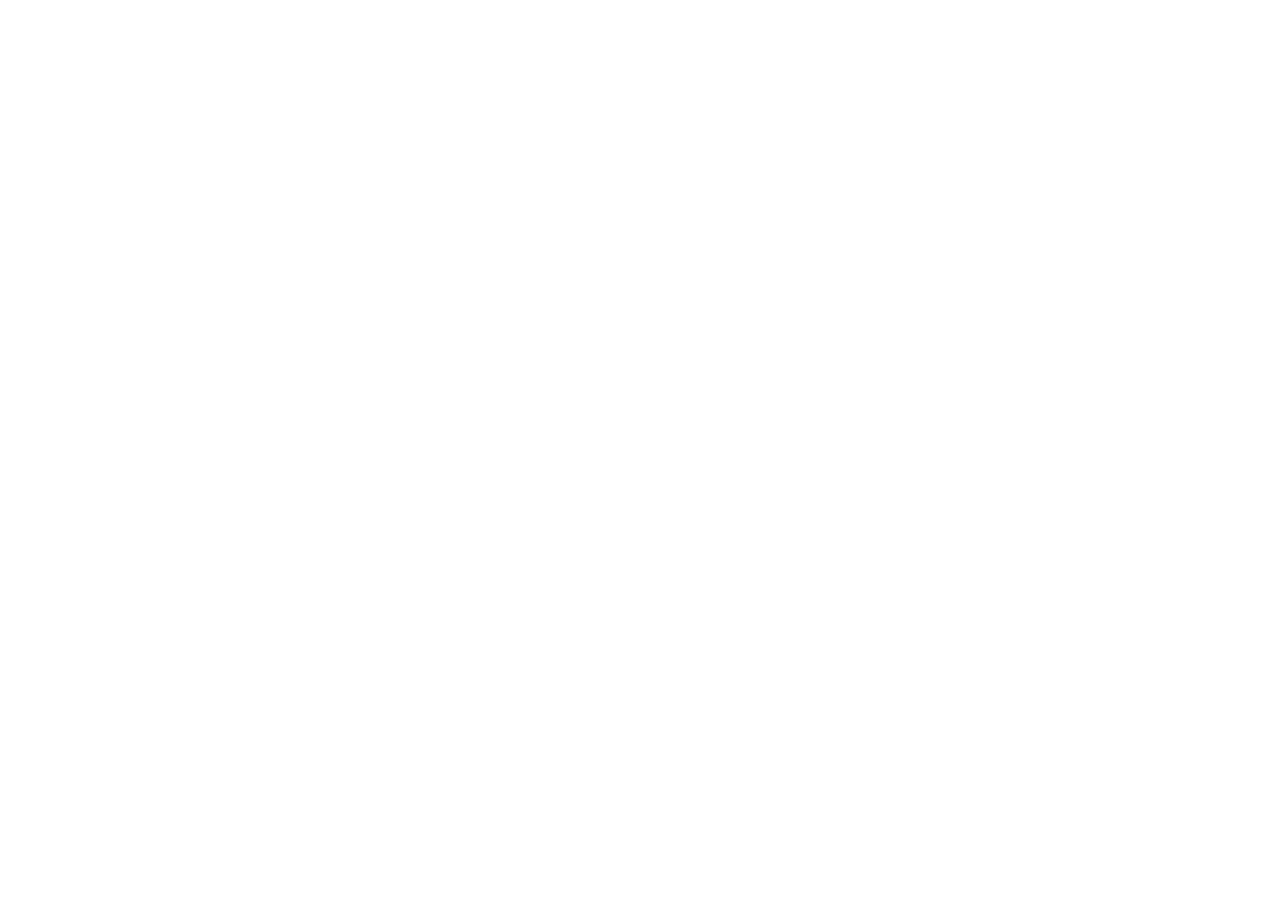
==== index.html @ b85e365f "提交信息" ====
<!DOCTYPE html>
<html lang="en">

<head>
    <meta charset="UTF-8">
    <meta http-equiv="X-UA-Compatible" content="IE=edge">
    <meta name="viewport" content="width=device-width, initial-scale=1.0">
    <title>Document</title>
</head>

<body>

</body>

</html>
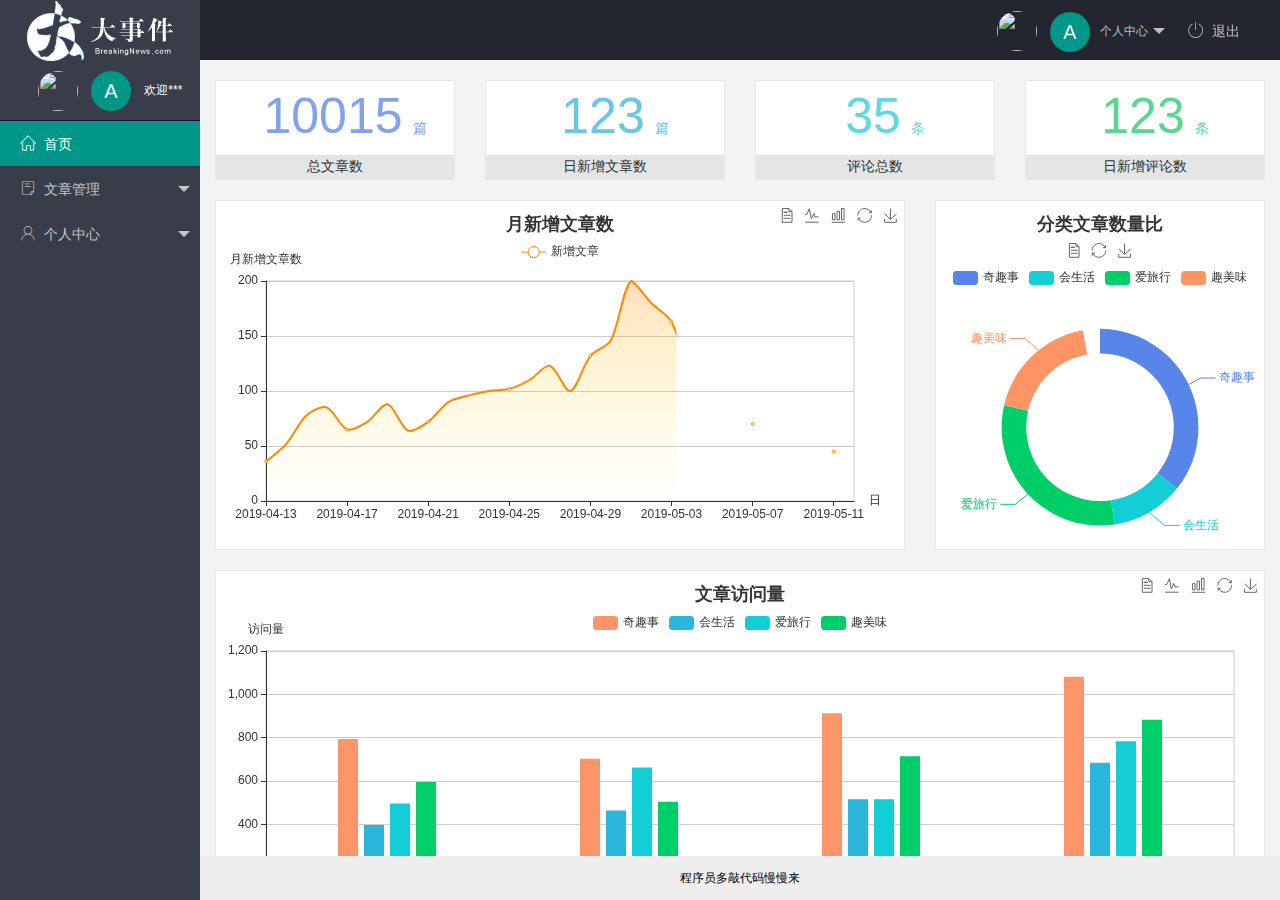
==== commit 6e75d636: "完成了提交" ====
--- a/index.html
+++ b/index.html
@@ -6,10 +6,132 @@
     <meta http-equiv="X-UA-Compatible" content="IE=edge">
     <meta name="viewport" content="width=device-width, initial-scale=1.0">
     <title>Document</title>
+    <link rel="stylesheet" href="assets/lib/layui/css/layui.css">
+    <!-- 导入底部字体样式表 -->
+    <link rel="stylesheet" href="assets/css/index.css">
+    <link rel="stylesheet" href="assets/fonts/iconfont.css">
 </head>
 
 <body>
 
-</body>
+    <body>
+        <div class="layui-layout layui-layout-admin">
+            <div class="layui-header">
+                <div class="layui-logo layui-hide-xs layui-bg-black">
+                    <img src="/assets/images/logo.png" alt="">
+                </div>
+                <!-- 头部区域（可配合layui 已有的水平导航） -->
+                <ul class="layui-nav layui-layout-left">
+                    <!-- 移动端显示 -->
+                    <li class="layui-nav-item layui-show-xs-inline-block layui-hide-sm" lay-header-event="menuLeft">
+                        <i class="layui-icon layui-icon-spread-left"></i>
+                    </li>
+                </ul>
+                <ul class="layui-nav layui-layout-right">
+                    <li class="layui-nav-item layui-hide layui-show-md-inline-block">
+                        <a href="javascript:;" class="userinfo">
+                            <img src="//tva1.sinaimg.cn/crop.0.0.118.118.180/5db11ff4gw1e77d3nqrv8j203b03cweg.jpg" class="layui-nav-img"> <span class="text-avatar">A
+                            </span>个人中心
+                        </a>
+                        <dl class="layui-nav-child">
+                            <dd><a href="">Your Profile</a></dd>
+                            <dd><a href="">Settings</a></dd>
+                            <dd><a href="">Sign out</a></dd>
+                        </dl>
+                    </li>
+                    <li class="layui-nav-item" lay-header-event="menuRight" lay-unselect>
+                        <a href="javascript:;" id="btnLogout">
+                            <!-- <i class="layui-icon layui-icon-more-vertical"></i> -->
+                            <span class="iconfont icon-tuichu"></span>退出
+                        </a>
+                    </li>
+                </ul>
+            </div>
+
+            <div class="layui-side layui-bg-black">
+                <div class="layui-side-scroll">
+                    <div class="userinfo">
+                        <img src="//tva1.sinaimg.cn/crop.0.0.118.118.180/5db11ff4gw1e77d3nqrv8j203b03cweg.jpg" class="layui-nav-img">
+                        <span class="text-avatar">A
+                        </span>
+                        <span id="welcome">
+                            欢迎***
+                        </span>
+                    </div>
+                    <!-- 左侧导航区域（可配合layui已有的垂直导航） -->
+                    <ul class="layui-nav layui-nav-tree" lay-shrink="all">
+                        <li class="layui-nav-item layui-this">
+                            <a href="/home/dashboard.html" target="fm"><span class="iconfont icon-home"></span>首页</a></li>
+                        <li class="layui-nav-item">
+                            <a class="" href="javascript:;" target=""><span class="iconfont icon-16"></span>文章管理</a>
+                            <dl class="layui-nav-child">
+                                <dd><a href="javascript:;"><i class="layui-icon layui-icon-app"></i>  文章类别</a></dd>
+                                <dd><a href="javascript:;"><i class="layui-icon layui-icon-app"></i>文章列表</a></dd>
+                                <dd><a href="javascript:;"><i class="layui-icon layui-icon-app"></i>发布文章</a></dd>
+
+                            </dl>
+                        </li>
+                        <li class="layui-nav-item">
+                            <a href="javascript:;"><span class="iconfont icon-user"></span>个人中心</a>
+                            <dl class="layui-nav-child">
+                                <dd><a href="javascript:;"><i class="layui-icon layui-icon-app"></i>基本资料</a></dd>
+                                <dd><a href="javascript:;"><i class="  layui-icon-app"></i>更换头像</a></dd>
+                                <dd><a href="javascript:;"><i class="layui-icon layui-icon-app"></i>重置密码</a></dd>
+
+                            </dl>
+                        </li>
+                    </ul>
+                </div>
+            </div>
+
+            <div class="layui-body">
+                <!-- 内容主体区域 -->
+                <iframe src="/home/dashboard.html" frameborder="0" name="fm"></iframe>
+            </div>
+
+            <div class="layui-footer">
+                <!-- 底部固定区域 -->
+                程序员多敲代码慢慢来
+            </div>
+        </div>
+        <script src="/assets/lib/layui/layui.js"></script>
+        <script src="/assets/lib/layui/layui.all.js"></script>
+        <!-- 导入jquery -->
+        <script src="/assets/lib/jquery.js"></script>
+        <script src="/assets/js/baseAPI.js"></script>
+        <!-- 导入自己的js -->
+        <script src="/assets/js/index.js"></script>
+        <script>
+            //JS 
+            layui.use(['element', 'layer', 'util'], function() {
+                var element = layui.element,
+                    layer = layui.layer,
+                    util = layui.util,
+                    $ = layui.$;
+
+                //头部事件
+                util.event('lay-header-event', {
+                    //左侧菜单事件
+                    menuLeft: function(othis) {
+                        layer.msg('展开左侧菜单的操作', {
+                            icon: 0
+                        });
+                    },
+                    menuRight: function() {
+                        layer.open({
+                            type: 1,
+                            content: '<div style="padding: 15px;">处理右侧面板的操作</div>',
+                            area: ['260px', '100%'],
+                            offset: 'rt' //右上角
+                                ,
+                            anim: 5,
+                            shadeClose: true
+                        });
+                    }
+                });
+
+            });
+        </script>
+    </body>
 
 </html>--- a/assets/lib/layui/css/layui.css
+++ b/assets/lib/layui/css/layui.css
@@ -0,0 +1,2 @@
+/** layui-v2.5.5 MIT License By https://www.layui.com */
+ .layui-inline,img{display:inline-block;vertical-align:middle}h1,h2,h3,h4,h5,h6{font-weight:400}.layui-edge,.layui-header,.layui-inline,.layui-main{position:relative}.layui-body,.layui-edge,.layui-elip{overflow:hidden}.layui-btn,.layui-edge,.layui-inline,img{vertical-align:middle}.layui-btn,.layui-disabled,.layui-icon,.layui-unselect{-moz-user-select:none;-webkit-user-select:none;-ms-user-select:none}.layui-elip,.layui-form-checkbox span,.layui-form-pane .layui-form-label{text-overflow:ellipsis;white-space:nowrap}.layui-breadcrumb,.layui-tree-btnGroup{visibility:hidden}blockquote,body,button,dd,div,dl,dt,form,h1,h2,h3,h4,h5,h6,input,li,ol,p,pre,td,textarea,th,ul{margin:0;padding:0;-webkit-tap-highlight-color:rgba(0,0,0,0)}a:active,a:hover{outline:0}img{border:none}li{list-style:none}table{border-collapse:collapse;border-spacing:0}h4,h5,h6{font-size:100%}button,input,optgroup,option,select,textarea{font-family:inherit;font-size:inherit;font-style:inherit;font-weight:inherit;outline:0}pre{white-space:pre-wrap;white-space:-moz-pre-wrap;white-space:-pre-wrap;white-space:-o-pre-wrap;word-wrap:break-word}body{line-height:24px;font:14px Helvetica Neue,Helvetica,PingFang SC,Tahoma,Arial,sans-serif}hr{height:1px;margin:10px 0;border:0;clear:both}a{color:#333;text-decoration:none}a:hover{color:#777}a cite{font-style:normal;*cursor:pointer}.layui-border-box,.layui-border-box *{box-sizing:border-box}.layui-box,.layui-box *{box-sizing:content-box}.layui-clear{clear:both;*zoom:1}.layui-clear:after{content:'\20';clear:both;*zoom:1;display:block;height:0}.layui-inline{*display:inline;*zoom:1}.layui-edge{display:inline-block;width:0;height:0;border-width:6px;border-style:dashed;border-color:transparent}.layui-edge-top{top:-4px;border-bottom-color:#999;border-bottom-style:solid}.layui-edge-right{border-left-color:#999;border-left-style:solid}.layui-edge-bottom{top:2px;border-top-color:#999;border-top-style:solid}.layui-edge-left{border-right-color:#999;border-right-style:solid}.layui-disabled,.layui-disabled:hover{color:#d2d2d2!important;cursor:not-allowed!important}.layui-circle{border-radius:100%}.layui-show{display:block!important}.layui-hide{display:none!important}@font-face{font-family:layui-icon;src:url(../font/iconfont.eot?v=250);src:url(../font/iconfont.eot?v=250#iefix) format('embedded-opentype'),url(../font/iconfont.woff2?v=250) format('woff2'),url(../font/iconfont.woff?v=250) format('woff'),url(../font/iconfont.ttf?v=250) format('truetype'),url(../font/iconfont.svg?v=250#layui-icon) format('svg')}.layui-icon{font-family:layui-icon!important;font-size:16px;font-style:normal;-webkit-font-smoothing:antialiased;-moz-osx-font-smoothing:grayscale}.layui-icon-reply-fill:before{content:"\e611"}.layui-icon-set-fill:before{content:"\e614"}.layui-icon-menu-fill:before{content:"\e60f"}.layui-icon-search:before{content:"\e615"}.layui-icon-share:before{content:"\e641"}.layui-icon-set-sm:before{content:"\e620"}.layui-icon-engine:before{content:"\e628"}.layui-icon-close:before{content:"\1006"}.layui-icon-close-fill:before{content:"\1007"}.layui-icon-chart-screen:before{content:"\e629"}.layui-icon-star:before{content:"\e600"}.layui-icon-circle-dot:before{content:"\e617"}.layui-icon-chat:before{content:"\e606"}.layui-icon-release:before{content:"\e609"}.layui-icon-list:before{content:"\e60a"}.layui-icon-chart:before{content:"\e62c"}.layui-icon-ok-circle:before{content:"\1005"}.layui-icon-layim-theme:before{content:"\e61b"}.layui-icon-table:before{content:"\e62d"}.layui-icon-right:before{content:"\e602"}.layui-icon-left:before{content:"\e603"}.layui-icon-cart-simple:before{content:"\e698"}.layui-icon-face-cry:before{content:"\e69c"}.layui-icon-face-smile:before{content:"\e6af"}.layui-icon-survey:before{content:"\e6b2"}.layui-icon-tree:before{content:"\e62e"}.layui-icon-upload-circle:before{content:"\e62f"}.layui-icon-add-circle:before{content:"\e61f"}.layui-icon-download-circle:before{content:"\e601"}.layui-icon-templeate-1:before{content:"\e630"}.layui-icon-util:before{content:"\e631"}.layui-icon-face-surprised:before{content:"\e664"}.layui-icon-edit:before{content:"\e642"}.layui-icon-speaker:before{content:"\e645"}.layui-icon-down:before{content:"\e61a"}.layui-icon-file:before{content:"\e621"}.layui-icon-layouts:before{content:"\e632"}.layui-icon-rate-half:before{content:"\e6c9"}.layui-icon-add-circle-fine:before{content:"\e608"}.layui-icon-prev-circle:before{content:"\e633"}.layui-icon-read:before{content:"\e705"}.layui-icon-404:before{content:"\e61c"}.layui-icon-carousel:before{content:"\e634"}.layui-icon-help:before{content:"\e607"}.layui-icon-code-circle:before{content:"\e635"}.layui-icon-water:before{content:"\e636"}.layui-icon-username:before{content:"\e66f"}.layui-icon-find-fill:before{content:"\e670"}.layui-icon-about:before{content:"\e60b"}.layui-icon-location:before{content:"\e715"}.layui-icon-up:before{content:"\e619"}.layui-icon-pause:before{content:"\e651"}.layui-icon-date:before{content:"\e637"}.layui-icon-layim-uploadfile:before{content:"\e61d"}.layui-icon-delete:before{content:"\e640"}.layui-icon-play:before{content:"\e652"}.layui-icon-top:before{content:"\e604"}.layui-icon-friends:before{content:"\e612"}.layui-icon-refresh-3:before{content:"\e9aa"}.layui-icon-ok:before{content:"\e605"}.layui-icon-layer:before{content:"\e638"}.layui-icon-face-smile-fine:before{content:"\e60c"}.layui-icon-dollar:before{content:"\e659"}.layui-icon-group:before{content:"\e613"}.layui-icon-layim-download:before{content:"\e61e"}.layui-icon-picture-fine:before{content:"\e60d"}.layui-icon-link:before{content:"\e64c"}.layui-icon-diamond:before{content:"\e735"}.layui-icon-log:before{content:"\e60e"}.layui-icon-rate-solid:before{content:"\e67a"}.layui-icon-fonts-del:before{content:"\e64f"}.layui-icon-unlink:before{content:"\e64d"}.layui-icon-fonts-clear:before{content:"\e639"}.layui-icon-triangle-r:before{content:"\e623"}.layui-icon-circle:before{content:"\e63f"}.layui-icon-radio:before{content:"\e643"}.layui-icon-align-center:before{content:"\e647"}.layui-icon-align-right:before{content:"\e648"}.layui-icon-align-left:before{content:"\e649"}.layui-icon-loading-1:before{content:"\e63e"}.layui-icon-return:before{content:"\e65c"}.layui-icon-fonts-strong:before{content:"\e62b"}.layui-icon-upload:before{content:"\e67c"}.layui-icon-dialogue:before{content:"\e63a"}.layui-icon-video:before{content:"\e6ed"}.layui-icon-headset:before{content:"\e6fc"}.layui-icon-cellphone-fine:before{content:"\e63b"}.layui-icon-add-1:before{content:"\e654"}.layui-icon-face-smile-b:before{content:"\e650"}.layui-icon-fonts-html:before{content:"\e64b"}.layui-icon-form:before{content:"\e63c"}.layui-icon-cart:before{content:"\e657"}.layui-icon-camera-fill:before{content:"\e65d"}.layui-icon-tabs:before{content:"\e62a"}.layui-icon-fonts-code:before{content:"\e64e"}.layui-icon-fire:before{content:"\e756"}.layui-icon-set:before{content:"\e716"}.layui-icon-fonts-u:before{content:"\e646"}.layui-icon-triangle-d:before{content:"\e625"}.layui-icon-tips:before{content:"\e702"}.layui-icon-picture:before{content:"\e64a"}.layui-icon-more-vertical:before{content:"\e671"}.layui-icon-flag:before{content:"\e66c"}.layui-icon-loading:before{content:"\e63d"}.layui-icon-fonts-i:before{content:"\e644"}.layui-icon-refresh-1:before{content:"\e666"}.layui-icon-rmb:before{content:"\e65e"}.layui-icon-home:before{content:"\e68e"}.layui-icon-user:before{content:"\e770"}.layui-icon-notice:before{content:"\e667"}.layui-icon-login-weibo:before{content:"\e675"}.layui-icon-voice:before{content:"\e688"}.layui-icon-upload-drag:before{content:"\e681"}.layui-icon-login-qq:before{content:"\e676"}.layui-icon-snowflake:before{content:"\e6b1"}.layui-icon-file-b:before{content:"\e655"}.layui-icon-template:before{content:"\e663"}.layui-icon-auz:before{content:"\e672"}.layui-icon-console:before{content:"\e665"}.layui-icon-app:before{content:"\e653"}.layui-icon-prev:before{content:"\e65a"}.layui-icon-website:before{content:"\e7ae"}.layui-icon-next:before{content:"\e65b"}.layui-icon-component:before{content:"\e857"}.layui-icon-more:before{content:"\e65f"}.layui-icon-login-wechat:before{content:"\e677"}.layui-icon-shrink-right:before{content:"\e668"}.layui-icon-spread-left:before{content:"\e66b"}.layui-icon-camera:before{content:"\e660"}.layui-icon-note:before{content:"\e66e"}.layui-icon-refresh:before{content:"\e669"}.layui-icon-female:before{content:"\e661"}.layui-icon-male:before{content:"\e662"}.layui-icon-password:before{content:"\e673"}.layui-icon-senior:before{content:"\e674"}.layui-icon-theme:before{content:"\e66a"}.layui-icon-tread:before{content:"\e6c5"}.layui-icon-praise:before{content:"\e6c6"}.layui-icon-star-fill:before{content:"\e658"}.layui-icon-rate:before{content:"\e67b"}.layui-icon-template-1:before{content:"\e656"}.layui-icon-vercode:before{content:"\e679"}.layui-icon-cellphone:before{content:"\e678"}.layui-icon-screen-full:before{content:"\e622"}.layui-icon-screen-restore:before{content:"\e758"}.layui-icon-cols:before{content:"\e610"}.layui-icon-export:before{content:"\e67d"}.layui-icon-print:before{content:"\e66d"}.layui-icon-slider:before{content:"\e714"}.layui-icon-addition:before{content:"\e624"}.layui-icon-subtraction:before{content:"\e67e"}.layui-icon-service:before{content:"\e626"}.layui-icon-transfer:before{content:"\e691"}.layui-main{width:1140px;margin:0 auto}.layui-header{z-index:1000;height:60px}.layui-header a:hover{transition:all .5s;-webkit-transition:all .5s}.layui-side{position:fixed;left:0;top:0;bottom:0;z-index:999;width:200px;overflow-x:hidden}.layui-side-scroll{position:relative;width:220px;height:100%;overflow-x:hidden}.layui-body{position:absolute;left:200px;right:0;top:0;bottom:0;z-index:998;width:auto;overflow-y:auto;box-sizing:border-box}.layui-layout-body{overflow:hidden}.layui-layout-admin .layui-header{background-color:#23262E}.layui-layout-admin .layui-side{top:60px;width:200px;overflow-x:hidden}.layui-layout-admin .layui-body{position:fixed;top:60px;bottom:44px}.layui-layout-admin .layui-main{width:auto;margin:0 15px}.layui-layout-admin .layui-footer{position:fixed;left:200px;right:0;bottom:0;height:44px;line-height:44px;padding:0 15px;background-color:#eee}.layui-layout-admin .layui-logo{position:absolute;left:0;top:0;width:200px;height:100%;line-height:60px;text-align:center;color:#009688;font-size:16px}.layui-layout-admin .layui-header .layui-nav{background:0 0}.layui-layout-left{position:absolute!important;left:200px;top:0}.layui-layout-right{position:absolute!important;right:0;top:0}.layui-container{position:relative;margin:0 auto;padding:0 15px;box-sizing:border-box}.layui-fluid{position:relative;margin:0 auto;padding:0 15px}.layui-row:after,.layui-row:before{content:'';display:block;clear:both}.layui-col-lg1,.layui-col-lg10,.layui-col-lg11,.layui-col-lg12,.layui-col-lg2,.layui-col-lg3,.layui-col-lg4,.layui-col-lg5,.layui-col-lg6,.layui-col-lg7,.layui-col-lg8,.layui-col-lg9,.layui-col-md1,.layui-col-md10,.layui-col-md11,.layui-col-md12,.layui-col-md2,.layui-col-md3,.layui-col-md4,.layui-col-md5,.layui-col-md6,.layui-col-md7,.layui-col-md8,.layui-col-md9,.layui-col-sm1,.layui-col-sm10,.layui-col-sm11,.layui-col-sm12,.layui-col-sm2,.layui-col-sm3,.layui-col-sm4,.layui-col-sm5,.layui-col-sm6,.layui-col-sm7,.layui-col-sm8,.layui-col-sm9,.layui-col-xs1,.layui-col-xs10,.layui-col-xs11,.layui-col-xs12,.layui-col-xs2,.layui-col-xs3,.layui-col-xs4,.layui-col-xs5,.layui-col-xs6,.layui-col-xs7,.layui-col-xs8,.layui-col-xs9{position:relative;display:block;box-sizing:border-box}.layui-col-xs1,.layui-col-xs10,.layui-col-xs11,.layui-col-xs12,.layui-col-xs2,.layui-col-xs3,.layui-col-xs4,.layui-col-xs5,.layui-col-xs6,.layui-col-xs7,.layui-col-xs8,.layui-col-xs9{float:left}.layui-col-xs1{width:8.33333333%}.layui-col-xs2{width:16.66666667%}.layui-col-xs3{width:25%}.layui-col-xs4{width:33.33333333%}.layui-col-xs5{width:41.66666667%}.layui-col-xs6{width:50%}.layui-col-xs7{width:58.33333333%}.layui-col-xs8{width:66.66666667%}.layui-col-xs9{width:75%}.layui-col-xs10{width:83.33333333%}.layui-col-xs11{width:91.66666667%}.layui-col-xs12{width:100%}.layui-col-xs-offset1{margin-left:8.33333333%}.layui-col-xs-offset2{margin-left:16.66666667%}.layui-col-xs-offset3{margin-left:25%}.layui-col-xs-offset4{margin-left:33.33333333%}.layui-col-xs-offset5{margin-left:41.66666667%}.layui-col-xs-offset6{margin-left:50%}.layui-col-xs-offset7{margin-left:58.33333333%}.layui-col-xs-offset8{margin-left:66.66666667%}.layui-col-xs-offset9{margin-left:75%}.layui-col-xs-offset10{margin-left:83.33333333%}.layui-col-xs-offset11{margin-left:91.66666667%}.layui-col-xs-offset12{margin-left:100%}@media screen and (max-width:768px){.layui-hide-xs{display:none!important}.layui-show-xs-block{display:block!important}.layui-show-xs-inline{display:inline!important}.layui-show-xs-inline-block{display:inline-block!important}}@media screen and (min-width:768px){.layui-container{width:750px}.layui-hide-sm{display:none!important}.layui-show-sm-block{display:block!important}.layui-show-sm-inline{display:inline!important}.layui-show-sm-inline-block{display:inline-block!important}.layui-col-sm1,.layui-col-sm10,.layui-col-sm11,.layui-col-sm12,.layui-col-sm2,.layui-col-sm3,.layui-col-sm4,.layui-col-sm5,.layui-col-sm6,.layui-col-sm7,.layui-col-sm8,.layui-col-sm9{float:left}.layui-col-sm1{width:8.33333333%}.layui-col-sm2{width:16.66666667%}.layui-col-sm3{width:25%}.layui-col-sm4{width:33.33333333%}.layui-col-sm5{width:41.66666667%}.layui-col-sm6{width:50%}.layui-col-sm7{width:58.33333333%}.layui-col-sm8{width:66.66666667%}.layui-col-sm9{width:75%}.layui-col-sm10{width:83.33333333%}.layui-col-sm11{width:91.66666667%}.layui-col-sm12{width:100%}.layui-col-sm-offset1{margin-left:8.33333333%}.layui-col-sm-offset2{margin-left:16.66666667%}.layui-col-sm-offset3{margin-left:25%}.layui-col-sm-offset4{margin-left:33.33333333%}.layui-col-sm-offset5{margin-left:41.66666667%}.layui-col-sm-offset6{margin-left:50%}.layui-col-sm-offset7{margin-left:58.33333333%}.layui-col-sm-offset8{margin-left:66.66666667%}.layui-col-sm-offset9{margin-left:75%}.layui-col-sm-offset10{margin-left:83.33333333%}.layui-col-sm-offset11{margin-left:91.66666667%}.layui-col-sm-offset12{margin-left:100%}}@media screen and (min-width:992px){.layui-container{width:970px}.layui-hide-md{display:none!important}.layui-show-md-block{display:block!important}.layui-show-md-inline{display:inline!important}.layui-show-md-inline-block{display:inline-block!important}.layui-col-md1,.layui-col-md10,.layui-col-md11,.layui-col-md12,.layui-col-md2,.layui-col-md3,.layui-col-md4,.layui-col-md5,.layui-col-md6,.layui-col-md7,.layui-col-md8,.layui-col-md9{float:left}.layui-col-md1{width:8.33333333%}.layui-col-md2{width:16.66666667%}.layui-col-md3{width:25%}.layui-col-md4{width:33.33333333%}.layui-col-md5{width:41.66666667%}.layui-col-md6{width:50%}.layui-col-md7{width:58.33333333%}.layui-col-md8{width:66.66666667%}.layui-col-md9{width:75%}.layui-col-md10{width:83.33333333%}.layui-col-md11{width:91.66666667%}.layui-col-md12{width:100%}.layui-col-md-offset1{margin-left:8.33333333%}.layui-col-md-offset2{margin-left:16.66666667%}.layui-col-md-offset3{margin-left:25%}.layui-col-md-offset4{margin-left:33.33333333%}.layui-col-md-offset5{margin-left:41.66666667%}.layui-col-md-offset6{margin-left:50%}.layui-col-md-offset7{margin-left:58.33333333%}.layui-col-md-offset8{margin-left:66.66666667%}.layui-col-md-offset9{margin-left:75%}.layui-col-md-offset10{margin-left:83.33333333%}.layui-col-md-offset11{margin-left:91.66666667%}.layui-col-md-offset12{margin-left:100%}}@media screen and (min-width:1200px){.layui-container{width:1170px}.layui-hide-lg{display:none!important}.layui-show-lg-block{display:block!important}.layui-show-lg-inline{display:inline!important}.layui-show-lg-inline-block{display:inline-block!important}.layui-col-lg1,.layui-col-lg10,.layui-col-lg11,.layui-col-lg12,.layui-col-lg2,.layui-col-lg3,.layui-col-lg4,.layui-col-lg5,.layui-col-lg6,.layui-col-lg7,.layui-col-lg8,.layui-col-lg9{float:left}.layui-col-lg1{width:8.33333333%}.layui-col-lg2{width:16.66666667%}.layui-col-lg3{width:25%}.layui-col-lg4{width:33.33333333%}.layui-col-lg5{width:41.66666667%}.layui-col-lg6{width:50%}.layui-col-lg7{width:58.33333333%}.layui-col-lg8{width:66.66666667%}.layui-col-lg9{width:75%}.layui-col-lg10{width:83.33333333%}.layui-col-lg11{width:91.66666667%}.layui-col-lg12{width:100%}.layui-col-lg-offset1{margin-left:8.33333333%}.layui-col-lg-offset2{margin-left:16.66666667%}.layui-col-lg-offset3{margin-left:25%}.layui-col-lg-offset4{margin-left:33.33333333%}.layui-col-lg-offset5{margin-left:41.66666667%}.layui-col-lg-offset6{margin-left:50%}.layui-col-lg-offset7{margin-left:58.33333333%}.layui-col-lg-offset8{margin-left:66.66666667%}.layui-col-lg-offset9{margin-left:75%}.layui-col-lg-offset10{margin-left:83.33333333%}.layui-col-lg-offset11{margin-left:91.66666667%}.layui-col-lg-offset12{margin-left:100%}}.layui-col-space1{margin:-.5px}.layui-col-space1>*{padding:.5px}.layui-col-space3{margin:-1.5px}.layui-col-space3>*{padding:1.5px}.layui-col-space5{margin:-2.5px}.layui-col-space5>*{padding:2.5px}.layui-col-space8{margin:-3.5px}.layui-col-space8>*{padding:3.5px}.layui-col-space10{margin:-5px}.layui-col-space10>*{padding:5px}.layui-col-space12{margin:-6px}.layui-col-space12>*{padding:6px}.layui-col-space15{margin:-7.5px}.layui-col-space15>*{padding:7.5px}.layui-col-space18{margin:-9px}.layui-col-space18>*{padding:9px}.layui-col-space20{margin:-10px}.layui-col-space20>*{padding:10px}.layui-col-space22{margin:-11px}.layui-col-space22>*{padding:11px}.layui-col-space25{margin:-12.5px}.layui-col-space25>*{padding:12.5px}.layui-col-space30{margin:-15px}.layui-col-space30>*{padding:15px}.layui-btn,.layui-input,.layui-select,.layui-textarea,.layui-upload-button{outline:0;-webkit-appearance:none;transition:all .3s;-webkit-transition:all .3s;box-sizing:border-box}.layui-elem-quote{margin-bottom:10px;padding:15px;line-height:22px;border-left:5px solid #009688;border-radius:0 2px 2px 0;background-color:#f2f2f2}.layui-quote-nm{border-style:solid;border-width:1px 1px 1px 5px;background:0 0}.layui-elem-field{margin-bottom:10px;padding:0;border-width:1px;border-style:solid}.layui-elem-field legend{margin-left:20px;padding:0 10px;font-size:20px;font-weight:300}.layui-field-title{margin:10px 0 20px;border-width:1px 0 0}.layui-field-box{padding:10px 15px}.layui-field-title .layui-field-box{padding:10px 0}.layui-progress{position:relative;height:6px;border-radius:20px;background-color:#e2e2e2}.layui-progress-bar{position:absolute;left:0;top:0;width:0;max-width:100%;height:6px;border-radius:20px;text-align:right;background-color:#5FB878;transition:all .3s;-webkit-transition:all .3s}.layui-progress-big,.layui-progress-big .layui-progress-bar{height:18px;line-height:18px}.layui-progress-text{position:relative;top:-20px;line-height:18px;font-size:12px;color:#666}.layui-progress-big .layui-progress-text{position:static;padding:0 10px;color:#fff}.layui-collapse{border-width:1px;border-style:solid;border-radius:2px}.layui-colla-content,.layui-colla-item{border-top-width:1px;border-top-style:solid}.layui-colla-item:first-child{border-top:none}.layui-colla-title{position:relative;height:42px;line-height:42px;padding:0 15px 0 35px;color:#333;background-color:#f2f2f2;cursor:pointer;font-size:14px;overflow:hidden}.layui-colla-content{display:none;padding:10px 15px;line-height:22px;color:#666}.layui-colla-icon{position:absolute;left:15px;top:0;font-size:14px}.layui-card{margin-bottom:15px;border-radius:2px;background-color:#fff;box-shadow:0 1px 2px 0 rgba(0,0,0,.05)}.layui-card:last-child{margin-bottom:0}.layui-card-header{position:relative;height:42px;line-height:42px;padding:0 15px;border-bottom:1px solid #f6f6f6;color:#333;border-radius:2px 2px 0 0;font-size:14px}.layui-bg-black,.layui-bg-blue,.layui-bg-cyan,.layui-bg-green,.layui-bg-orange,.layui-bg-red{color:#fff!important}.layui-card-body{position:relative;padding:10px 15px;line-height:24px}.layui-card-body[pad15]{padding:15px}.layui-card-body[pad20]{padding:20px}.layui-card-body .layui-table{margin:5px 0}.layui-card .layui-tab{margin:0}.layui-panel-window{position:relative;padding:15px;border-radius:0;border-top:5px solid #E6E6E6;background-color:#fff}.layui-auxiliar-moving{position:fixed;left:0;right:0;top:0;bottom:0;width:100%;height:100%;background:0 0;z-index:9999999999}.layui-form-label,.layui-form-mid,.layui-form-select,.layui-input-block,.layui-input-inline,.layui-textarea{position:relative}.layui-bg-red{background-color:#FF5722!important}.layui-bg-orange{background-color:#FFB800!important}.layui-bg-green{background-color:#009688!important}.layui-bg-cyan{background-color:#2F4056!important}.layui-bg-blue{background-color:#1E9FFF!important}.layui-bg-black{background-color:#393D49!important}.layui-bg-gray{background-color:#eee!important;color:#666!important}.layui-badge-rim,.layui-colla-content,.layui-colla-item,.layui-collapse,.layui-elem-field,.layui-form-pane .layui-form-item[pane],.layui-form-pane .layui-form-label,.layui-input,.layui-layedit,.layui-layedit-tool,.layui-quote-nm,.layui-select,.layui-tab-bar,.layui-tab-card,.layui-tab-title,.layui-tab-title .layui-this:after,.layui-textarea{border-color:#e6e6e6}.layui-timeline-item:before,hr{background-color:#e6e6e6}.layui-text{line-height:22px;font-size:14px;color:#666}.layui-text h1,.layui-text h2,.layui-text h3{font-weight:500;color:#333}.layui-text h1{font-size:30px}.layui-text h2{font-size:24px}.layui-text h3{font-size:18px}.layui-text a:not(.layui-btn){color:#01AAED}.layui-text a:not(.layui-btn):hover{text-decoration:underline}.layui-text ul{padding:5px 0 5px 15px}.layui-text ul li{margin-top:5px;list-style-type:disc}.layui-text em,.layui-word-aux{color:#999!important;padding:0 5px!important}.layui-btn{display:inline-block;height:38px;line-height:38px;padding:0 18px;background-color:#009688;color:#fff;white-space:nowrap;text-align:center;font-size:14px;border:none;border-radius:2px;cursor:pointer}.layui-btn:hover{opacity:.8;filter:alpha(opacity=80);color:#fff}.layui-btn:active{opacity:1;filter:alpha(opacity=100)}.layui-btn+.layui-btn{margin-left:10px}.layui-btn-container{font-size:0}.layui-btn-container .layui-btn{margin-right:10px;margin-bottom:10px}.layui-btn-container .layui-btn+.layui-btn{margin-left:0}.layui-table .layui-btn-container .layui-btn{margin-bottom:9px}.layui-btn-radius{border-radius:100px}.layui-btn .layui-icon{margin-right:3px;font-size:18px;vertical-align:bottom;vertical-align:middle\9}.layui-btn-primary{border:1px solid #C9C9C9;background-color:#fff;color:#555}.layui-btn-primary:hover{border-color:#009688;color:#333}.layui-btn-normal{background-color:#1E9FFF}.layui-btn-warm{background-color:#FFB800}.layui-btn-danger{background-color:#FF5722}.layui-btn-checked{background-color:#5FB878}.layui-btn-disabled,.layui-btn-disabled:active,.layui-btn-disabled:hover{border:1px solid #e6e6e6;background-color:#FBFBFB;color:#C9C9C9;cursor:not-allowed;opacity:1}.layui-btn-lg{height:44px;line-height:44px;padding:0 25px;font-size:16px}.layui-btn-sm{height:30px;line-height:30px;padding:0 10px;font-size:12px}.layui-btn-sm i{font-size:16px!important}.layui-btn-xs{height:22px;line-height:22px;padding:0 5px;font-size:12px}.layui-btn-xs i{font-size:14px!important}.layui-btn-group{display:inline-block;vertical-align:middle;font-size:0}.layui-btn-group .layui-btn{margin-left:0!important;margin-right:0!important;border-left:1px solid rgba(255,255,255,.5);border-radius:0}.layui-btn-group .layui-btn-primary{border-left:none}.layui-btn-group .layui-btn-primary:hover{border-color:#C9C9C9;color:#009688}.layui-btn-group .layui-btn:first-child{border-left:none;border-radius:2px 0 0 2px}.layui-btn-group .layui-btn-primary:first-child{border-left:1px solid #c9c9c9}.layui-btn-group .layui-btn:last-child{border-radius:0 2px 2px 0}.layui-btn-group .layui-btn+.layui-btn{margin-left:0}.layui-btn-group+.layui-btn-group{margin-left:10px}.layui-btn-fluid{width:100%}.layui-input,.layui-select,.layui-textarea{height:38px;line-height:1.3;line-height:38px\9;border-width:1px;border-style:solid;background-color:#fff;border-radius:2px}.layui-input::-webkit-input-placeholder,.layui-select::-webkit-input-placeholder,.layui-textarea::-webkit-input-placeholder{line-height:1.3}.layui-input,.layui-textarea{display:block;width:100%;padding-left:10px}.layui-input:hover,.layui-textarea:hover{border-color:#D2D2D2!important}.layui-input:focus,.layui-textarea:focus{border-color:#C9C9C9!important}.layui-textarea{min-height:100px;height:auto;line-height:20px;padding:6px 10px;resize:vertical}.layui-select{padding:0 10px}.layui-form input[type=checkbox],.layui-form input[type=radio],.layui-form select{display:none}.layui-form [lay-ignore]{display:initial}.layui-form-item{margin-bottom:15px;clear:both;*zoom:1}.layui-form-item:after{content:'\20';clear:both;*zoom:1;display:block;height:0}.layui-form-label{float:left;display:block;padding:9px 15px;width:80px;font-weight:400;line-height:20px;text-align:right}.layui-form-label-col{display:block;float:none;padding:9px 0;line-height:20px;text-align:left}.layui-form-item .layui-inline{margin-bottom:5px;margin-right:10px}.layui-input-block{margin-left:110px;min-height:36px}.layui-input-inline{display:inline-block;vertical-align:middle}.layui-form-item .layui-input-inline{float:left;width:190px;margin-right:10px}.layui-form-text .layui-input-inline{width:auto}.layui-form-mid{float:left;display:block;padding:9px 0!important;line-height:20px;margin-right:10px}.layui-form-danger+.layui-form-select .layui-input,.layui-form-danger:focus{border-color:#FF5722!important}.layui-form-select .layui-input{padding-right:30px;cursor:pointer}.layui-form-select .layui-edge{position:absolute;right:10px;top:50%;margin-top:-3px;cursor:pointer;border-width:6px;border-top-color:#c2c2c2;border-top-style:solid;transition:all .3s;-webkit-transition:all .3s}.layui-form-select dl{display:none;position:absolute;left:0;top:42px;padding:5px 0;z-index:899;min-width:100%;border:1px solid #d2d2d2;max-height:300px;overflow-y:auto;background-color:#fff;border-radius:2px;box-shadow:0 2px 4px rgba(0,0,0,.12);box-sizing:border-box}.layui-form-select dl dd,.layui-form-select dl dt{padding:0 10px;line-height:36px;white-space:nowrap;overflow:hidden;text-overflow:ellipsis}.layui-form-select dl dt{font-size:12px;color:#999}.layui-form-select dl dd{cursor:pointer}.layui-form-select dl dd:hover{background-color:#f2f2f2;-webkit-transition:.5s all;transition:.5s all}.layui-form-select .layui-select-group dd{padding-left:20px}.layui-form-select dl dd.layui-select-tips{padding-left:10px!important;color:#999}.layui-form-select dl dd.layui-this{background-color:#5FB878;color:#fff}.layui-form-checkbox,.layui-form-select dl dd.layui-disabled{background-color:#fff}.layui-form-selected dl{display:block}.layui-form-checkbox,.layui-form-checkbox *,.layui-form-switch{display:inline-block;vertical-align:middle}.layui-form-selected .layui-edge{margin-top:-9px;-webkit-transform:rotate(180deg);transform:rotate(180deg);margin-top:-3px\9}:root .layui-form-selected .layui-edge{margin-top:-9px\0/IE9}.layui-form-selectup dl{top:auto;bottom:42px}.layui-select-none{margin:5px 0;text-align:center;color:#999}.layui-select-disabled .layui-disabled{border-color:#eee!important}.layui-select-disabled .layui-edge{border-top-color:#d2d2d2}.layui-form-checkbox{position:relative;height:30px;line-height:30px;margin-right:10px;padding-right:30px;cursor:pointer;font-size:0;-webkit-transition:.1s linear;transition:.1s linear;box-sizing:border-box}.layui-form-checkbox span{padding:0 10px;height:100%;font-size:14px;border-radius:2px 0 0 2px;background-color:#d2d2d2;color:#fff;overflow:hidden}.layui-form-checkbox:hover span{background-color:#c2c2c2}.layui-form-checkbox i{position:absolute;right:0;top:0;width:30px;height:28px;border:1px solid #d2d2d2;border-left:none;border-radius:0 2px 2px 0;color:#fff;font-size:20px;text-align:center}.layui-form-checkbox:hover i{border-color:#c2c2c2;color:#c2c2c2}.layui-form-checked,.layui-form-checked:hover{border-color:#5FB878}.layui-form-checked span,.layui-form-checked:hover span{background-color:#5FB878}.layui-form-checked i,.layui-form-checked:hover i{color:#5FB878}.layui-form-item .layui-form-checkbox{margin-top:4px}.layui-form-checkbox[lay-skin=primary]{height:auto!important;line-height:normal!important;min-width:18px;min-height:18px;border:none!important;margin-right:0;padding-left:28px;padding-right:0;background:0 0}.layui-form-checkbox[lay-skin=primary] span{padding-left:0;padding-right:15px;line-height:18px;background:0 0;color:#666}.layui-form-checkbox[lay-skin=primary] i{right:auto;left:0;width:16px;height:16px;line-height:16px;border:1px solid #d2d2d2;font-size:12px;border-radius:2px;background-color:#fff;-webkit-transition:.1s linear;transition:.1s linear}.layui-form-checkbox[lay-skin=primary]:hover i{border-color:#5FB878;color:#fff}.layui-form-checked[lay-skin=primary] i{border-color:#5FB878!important;background-color:#5FB878;color:#fff}.layui-checkbox-disbaled[lay-skin=primary] span{background:0 0!important;color:#c2c2c2}.layui-checkbox-disbaled[lay-skin=primary]:hover i{border-color:#d2d2d2}.layui-form-item .layui-form-checkbox[lay-skin=primary]{margin-top:10px}.layui-form-switch{position:relative;height:22px;line-height:22px;min-width:35px;padding:0 5px;margin-top:8px;border:1px solid #d2d2d2;border-radius:20px;cursor:pointer;background-color:#fff;-webkit-transition:.1s linear;transition:.1s linear}.layui-form-switch i{position:absolute;left:5px;top:3px;width:16px;height:16px;border-radius:20px;background-color:#d2d2d2;-webkit-transition:.1s linear;transition:.1s linear}.layui-form-switch em{position:relative;top:0;width:25px;margin-left:21px;padding:0!important;text-align:center!important;color:#999!important;font-style:normal!important;font-size:12px}.layui-form-onswitch{border-color:#5FB878;background-color:#5FB878}.layui-checkbox-disbaled,.layui-checkbox-disbaled i{border-color:#e2e2e2!important}.layui-form-onswitch i{left:100%;margin-left:-21px;background-color:#fff}.layui-form-onswitch em{margin-left:5px;margin-right:21px;color:#fff!important}.layui-checkbox-disbaled span{background-color:#e2e2e2!important}.layui-checkbox-disbaled:hover i{color:#fff!important}[lay-radio]{display:none}.layui-form-radio,.layui-form-radio *{display:inline-block;vertical-align:middle}.layui-form-radio{line-height:28px;margin:6px 10px 0 0;padding-right:10px;cursor:pointer;font-size:0}.layui-form-radio *{font-size:14px}.layui-form-radio>i{margin-right:8px;font-size:22px;color:#c2c2c2}.layui-form-radio>i:hover,.layui-form-radioed>i{color:#5FB878}.layui-radio-disbaled>i{color:#e2e2e2!important}.layui-form-pane .layui-form-label{width:110px;padding:8px 15px;height:38px;line-height:20px;border-width:1px;border-style:solid;border-radius:2px 0 0 2px;text-align:center;background-color:#FBFBFB;overflow:hidden;box-sizing:border-box}.layui-form-pane .layui-input-inline{margin-left:-1px}.layui-form-pane .layui-input-block{margin-left:110px;left:-1px}.layui-form-pane .layui-input{border-radius:0 2px 2px 0}.layui-form-pane .layui-form-text .layui-form-label{float:none;width:100%;border-radius:2px;box-sizing:border-box;text-align:left}.layui-form-pane .layui-form-text .layui-input-inline{display:block;margin:0;top:-1px;clear:both}.layui-form-pane .layui-form-text .layui-input-block{margin:0;left:0;top:-1px}.layui-form-pane .layui-form-text .layui-textarea{min-height:100px;border-radius:0 0 2px 2px}.layui-form-pane .layui-form-checkbox{margin:4px 0 4px 10px}.layui-form-pane .layui-form-radio,.layui-form-pane .layui-form-switch{margin-top:6px;margin-left:10px}.layui-form-pane .layui-form-item[pane]{position:relative;border-width:1px;border-style:solid}.layui-form-pane .layui-form-item[pane] .layui-form-label{position:absolute;left:0;top:0;height:100%;border-width:0 1px 0 0}.layui-form-pane .layui-form-item[pane] .layui-input-inline{margin-left:110px}@media screen and (max-width:450px){.layui-form-item .layui-form-label{text-overflow:ellipsis;overflow:hidden;white-space:nowrap}.layui-form-item .layui-inline{display:block;margin-right:0;margin-bottom:20px;clear:both}.layui-form-item .layui-inline:after{content:'\20';clear:both;display:block;height:0}.layui-form-item .layui-input-inline{display:block;float:none;left:-3px;width:auto;margin:0 0 10px 112px}.layui-form-item .layui-input-inline+.layui-form-mid{margin-left:110px;top:-5px;padding:0}.layui-form-item .layui-form-checkbox{margin-right:5px;margin-bottom:5px}}.layui-layedit{border-width:1px;border-style:solid;border-radius:2px}.layui-layedit-tool{padding:3px 5px;border-bottom-width:1px;border-bottom-style:solid;font-size:0}.layedit-tool-fixed{position:fixed;top:0;border-top:1px solid #e2e2e2}.layui-layedit-tool .layedit-tool-mid,.layui-layedit-tool .layui-icon{display:inline-block;vertical-align:middle;text-align:center;font-size:14px}.layui-layedit-tool .layui-icon{position:relative;width:32px;height:30px;line-height:30px;margin:3px 5px;color:#777;cursor:pointer;border-radius:2px}.layui-layedit-tool .layui-icon:hover{color:#393D49}.layui-layedit-tool .layui-icon:active{color:#000}.layui-layedit-tool .layedit-tool-active{background-color:#e2e2e2;color:#000}.layui-layedit-tool .layui-disabled,.layui-layedit-tool .layui-disabled:hover{color:#d2d2d2;cursor:not-allowed}.layui-layedit-tool .layedit-tool-mid{width:1px;height:18px;margin:0 10px;background-color:#d2d2d2}.layedit-tool-html{width:50px!important;font-size:30px!important}.layedit-tool-b,.layedit-tool-code,.layedit-tool-help{font-size:16px!important}.layedit-tool-d,.layedit-tool-face,.layedit-tool-image,.layedit-tool-unlink{font-size:18px!important}.layedit-tool-image input{position:absolute;font-size:0;left:0;top:0;width:100%;height:100%;opacity:.01;filter:Alpha(opacity=1);cursor:pointer}.layui-layedit-iframe iframe{display:block;width:100%}#LAY_layedit_code{overflow:hidden}.layui-laypage{display:inline-block;*display:inline;*zoom:1;vertical-align:middle;margin:10px 0;font-size:0}.layui-laypage>a:first-child,.layui-laypage>a:first-child em{border-radius:2px 0 0 2px}.layui-laypage>a:last-child,.layui-laypage>a:last-child em{border-radius:0 2px 2px 0}.layui-laypage>:first-child{margin-left:0!important}.layui-laypage>:last-child{margin-right:0!important}.layui-laypage a,.layui-laypage button,.layui-laypage input,.layui-laypage select,.layui-laypage span{border:1px solid #e2e2e2}.layui-laypage a,.layui-laypage span{display:inline-block;*display:inline;*zoom:1;vertical-align:middle;padding:0 15px;height:28px;line-height:28px;margin:0 -1px 5px 0;background-color:#fff;color:#333;font-size:12px}.layui-flow-more a *,.layui-laypage input,.layui-table-view select[lay-ignore]{display:inline-block}.layui-laypage a:hover{color:#009688}.layui-laypage em{font-style:normal}.layui-laypage .layui-laypage-spr{color:#999;font-weight:700}.layui-laypage a{text-decoration:none}.layui-laypage .layui-laypage-curr{position:relative}.layui-laypage .layui-laypage-curr em{position:relative;color:#fff}.layui-laypage .layui-laypage-curr .layui-laypage-em{position:absolute;left:-1px;top:-1px;padding:1px;width:100%;height:100%;background-color:#009688}.layui-laypage-em{border-radius:2px}.layui-laypage-next em,.layui-laypage-prev em{font-family:Sim sun;font-size:16px}.layui-laypage .layui-laypage-count,.layui-laypage .layui-laypage-limits,.layui-laypage .layui-laypage-refresh,.layui-laypage .layui-laypage-skip{margin-left:10px;margin-right:10px;padding:0;border:none}.layui-laypage .layui-laypage-limits,.layui-laypage .layui-laypage-refresh{vertical-align:top}.layui-laypage .layui-laypage-refresh i{font-size:18px;cursor:pointer}.layui-laypage select{height:22px;padding:3px;border-radius:2px;cursor:pointer}.layui-laypage .layui-laypage-skip{height:30px;line-height:30px;color:#999}.layui-laypage button,.layui-laypage input{height:30px;line-height:30px;border-radius:2px;vertical-align:top;background-color:#fff;box-sizing:border-box}.layui-laypage input{width:40px;margin:0 10px;padding:0 3px;text-align:center}.layui-laypage input:focus,.layui-laypage select:focus{border-color:#009688!important}.layui-laypage button{margin-left:10px;padding:0 10px;cursor:pointer}.layui-table,.layui-table-view{margin:10px 0}.layui-flow-more{margin:10px 0;text-align:center;color:#999;font-size:14px}.layui-flow-more a{height:32px;line-height:32px}.layui-flow-more a *{vertical-align:top}.layui-flow-more a cite{padding:0 20px;border-radius:3px;background-color:#eee;color:#333;font-style:normal}.layui-flow-more a cite:hover{opacity:.8}.layui-flow-more a i{font-size:30px;color:#737383}.layui-table{width:100%;background-color:#fff;color:#666}.layui-table tr{transition:all .3s;-webkit-transition:all .3s}.layui-table th{text-align:left;font-weight:400}.layui-table tbody tr:hover,.layui-table thead tr,.layui-table-click,.layui-table-header,.layui-table-hover,.layui-table-mend,.layui-table-patch,.layui-table-tool,.layui-table-total,.layui-table-total tr,.layui-table[lay-even] tr:nth-child(even){background-color:#f2f2f2}.layui-table td,.layui-table th,.layui-table-col-set,.layui-table-fixed-r,.layui-table-grid-down,.layui-table-header,.layui-table-page,.layui-table-tips-main,.layui-table-tool,.layui-table-total,.layui-table-view,.layui-table[lay-skin=line],.layui-table[lay-skin=row]{border-width:1px;border-style:solid;border-color:#e6e6e6}.layui-table td,.layui-table th{position:relative;padding:9px 15px;min-height:20px;line-height:20px;font-size:14px}.layui-table[lay-skin=line] td,.layui-table[lay-skin=line] th{border-width:0 0 1px}.layui-table[lay-skin=row] td,.layui-table[lay-skin=row] th{border-width:0 1px 0 0}.layui-table[lay-skin=nob] td,.layui-table[lay-skin=nob] th{border:none}.layui-table img{max-width:100px}.layui-table[lay-size=lg] td,.layui-table[lay-size=lg] th{padding:15px 30px}.layui-table-view .layui-table[lay-size=lg] .layui-table-cell{height:40px;line-height:40px}.layui-table[lay-size=sm] td,.layui-table[lay-size=sm] th{font-size:12px;padding:5px 10px}.layui-table-view .layui-table[lay-size=sm] .layui-table-cell{height:20px;line-height:20px}.layui-table[lay-data]{display:none}.layui-table-box{position:relative;overflow:hidden}.layui-table-view .layui-table{position:relative;width:auto;margin:0}.layui-table-view .layui-table[lay-skin=line]{border-width:0 1px 0 0}.layui-table-view .layui-table[lay-skin=row]{border-width:0 0 1px}.layui-table-view .layui-table td,.layui-table-view .layui-table th{padding:5px 0;border-top:none;border-left:none}.layui-table-view .layui-table th.layui-unselect .layui-table-cell span{cursor:pointer}.layui-table-view .layui-table td{cursor:default}.layui-table-view .layui-table td[data-edit=text]{cursor:text}.layui-table-view .layui-form-checkbox[lay-skin=primary] i{width:18px;height:18px}.layui-table-view .layui-form-radio{line-height:0;padding:0}.layui-table-view .layui-form-radio>i{margin:0;font-size:20px}.layui-table-init{position:absolute;left:0;top:0;width:100%;height:100%;text-align:center;z-index:110}.layui-table-init .layui-icon{position:absolute;left:50%;top:50%;margin:-15px 0 0 -15px;font-size:30px;color:#c2c2c2}.layui-table-header{border-width:0 0 1px;overflow:hidden}.layui-table-header .layui-table{margin-bottom:-1px}.layui-table-tool .layui-inline[lay-event]{position:relative;width:26px;height:26px;padding:5px;line-height:16px;margin-right:10px;text-align:center;color:#333;border:1px solid #ccc;cursor:pointer;-webkit-transition:.5s all;transition:.5s all}.layui-table-tool .layui-inline[lay-event]:hover{border:1px solid #999}.layui-table-tool-temp{padding-right:120px}.layui-table-tool-self{position:absolute;right:17px;top:10px}.layui-table-tool .layui-table-tool-self .layui-inline[lay-event]{margin:0 0 0 10px}.layui-table-tool-panel{position:absolute;top:29px;left:-1px;padding:5px 0;min-width:150px;min-height:40px;border:1px solid #d2d2d2;text-align:left;overflow-y:auto;background-color:#fff;box-shadow:0 2px 4px rgba(0,0,0,.12)}.layui-table-cell,.layui-table-tool-panel li{overflow:hidden;text-overflow:ellipsis;white-space:nowrap}.layui-table-tool-panel li{padding:0 10px;line-height:30px;-webkit-transition:.5s all;transition:.5s all}.layui-table-tool-panel li .layui-form-checkbox[lay-skin=primary]{width:100%;padding-left:28px}.layui-table-tool-panel li:hover{background-color:#f2f2f2}.layui-table-tool-panel li .layui-form-checkbox[lay-skin=primary] i{position:absolute;left:0;top:0}.layui-table-tool-panel li .layui-form-checkbox[lay-skin=primary] span{padding:0}.layui-table-tool .layui-table-tool-self .layui-table-tool-panel{left:auto;right:-1px}.layui-table-col-set{position:absolute;right:0;top:0;width:20px;height:100%;border-width:0 0 0 1px;background-color:#fff}.layui-table-sort{width:10px;height:20px;margin-left:5px;cursor:pointer!important}.layui-table-sort .layui-edge{position:absolute;left:5px;border-width:5px}.layui-table-sort .layui-table-sort-asc{top:3px;border-top:none;border-bottom-style:solid;border-bottom-color:#b2b2b2}.layui-table-sort .layui-table-sort-asc:hover{border-bottom-color:#666}.layui-table-sort .layui-table-sort-desc{bottom:5px;border-bottom:none;border-top-style:solid;border-top-color:#b2b2b2}.layui-table-sort .layui-table-sort-desc:hover{border-top-color:#666}.layui-table-sort[lay-sort=asc] .layui-table-sort-asc{border-bottom-color:#000}.layui-table-sort[lay-sort=desc] .layui-table-sort-desc{border-top-color:#000}.layui-table-cell{height:28px;line-height:28px;padding:0 15px;position:relative;box-sizing:border-box}.layui-table-cell .layui-form-checkbox[lay-skin=primary]{top:-1px;padding:0}.layui-table-cell .layui-table-link{color:#01AAED}.laytable-cell-checkbox,.laytable-cell-numbers,.laytable-cell-radio,.laytable-cell-space{padding:0;text-align:center}.layui-table-body{position:relative;overflow:auto;margin-right:-1px;margin-bottom:-1px}.layui-table-body .layui-none{line-height:26px;padding:15px;text-align:center;color:#999}.layui-table-fixed{position:absolute;left:0;top:0;z-index:101}.layui-table-fixed .layui-table-body{overflow:hidden}.layui-table-fixed-l{box-shadow:0 -1px 8px rgba(0,0,0,.08)}.layui-table-fixed-r{left:auto;right:-1px;border-width:0 0 0 1px;box-shadow:-1px 0 8px rgba(0,0,0,.08)}.layui-table-fixed-r .layui-table-header{position:relative;overflow:visible}.layui-table-mend{position:absolute;right:-49px;top:0;height:100%;width:50px}.layui-table-tool{position:relative;z-index:890;width:100%;min-height:50px;line-height:30px;padding:10px 15px;border-width:0 0 1px}.layui-table-tool .layui-btn-container{margin-bottom:-10px}.layui-table-page,.layui-table-total{border-width:1px 0 0;margin-bottom:-1px;overflow:hidden}.layui-table-page{position:relative;width:100%;padding:7px 7px 0;height:41px;font-size:12px;white-space:nowrap}.layui-table-page>div{height:26px}.layui-table-page .layui-laypage{margin:0}.layui-table-page .layui-laypage a,.layui-table-page .layui-laypage span{height:26px;line-height:26px;margin-bottom:10px;border:none;background:0 0}.layui-table-page .layui-laypage a,.layui-table-page .layui-laypage span.layui-laypage-curr{padding:0 12px}.layui-table-page .layui-laypage span{margin-left:0;padding:0}.layui-table-page .layui-laypage .layui-laypage-prev{margin-left:-7px!important}.layui-table-page .layui-laypage .layui-laypage-curr .layui-laypage-em{left:0;top:0;padding:0}.layui-table-page .layui-laypage button,.layui-table-page .layui-laypage input{height:26px;line-height:26px}.layui-table-page .layui-laypage input{width:40px}.layui-table-page .layui-laypage button{padding:0 10px}.layui-table-page select{height:18px}.layui-table-patch .layui-table-cell{padding:0;width:30px}.layui-table-edit{position:absolute;left:0;top:0;width:100%;height:100%;padding:0 14px 1px;border-radius:0;box-shadow:1px 1px 20px rgba(0,0,0,.15)}.layui-table-edit:focus{border-color:#5FB878!important}select.layui-table-edit{padding:0 0 0 10px;border-color:#C9C9C9}.layui-table-view .layui-form-checkbox,.layui-table-view .layui-form-radio,.layui-table-view .layui-form-switch{top:0;margin:0;box-sizing:content-box}.layui-table-view .layui-form-checkbox{top:-1px;height:26px;line-height:26px}.layui-table-view .layui-form-checkbox i{height:26px}.layui-table-grid .layui-table-cell{overflow:visible}.layui-table-grid-down{position:absolute;top:0;right:0;width:26px;height:100%;padding:5px 0;border-width:0 0 0 1px;text-align:center;background-color:#fff;color:#999;cursor:pointer}.layui-table-grid-down .layui-icon{position:absolute;top:50%;left:50%;margin:-8px 0 0 -8px}.layui-table-grid-down:hover{background-color:#fbfbfb}body .layui-table-tips .layui-layer-content{background:0 0;padding:0;box-shadow:0 1px 6px rgba(0,0,0,.12)}.layui-table-tips-main{margin:-44px 0 0 -1px;max-height:150px;padding:8px 15px;font-size:14px;overflow-y:scroll;background-color:#fff;color:#666}.layui-table-tips-c{position:absolute;right:-3px;top:-13px;width:20px;height:20px;padding:3px;cursor:pointer;background-color:#666;border-radius:50%;color:#fff}.layui-table-tips-c:hover{background-color:#777}.layui-table-tips-c:before{position:relative;right:-2px}.layui-upload-file{display:none!important;opacity:.01;filter:Alpha(opacity=1)}.layui-upload-drag,.layui-upload-form,.layui-upload-wrap{display:inline-block}.layui-upload-list{margin:10px 0}.layui-upload-choose{padding:0 10px;color:#999}.layui-upload-drag{position:relative;padding:30px;border:1px dashed #e2e2e2;background-color:#fff;text-align:center;cursor:pointer;color:#999}.layui-upload-drag .layui-icon{font-size:50px;color:#009688}.layui-upload-drag[lay-over]{border-color:#009688}.layui-upload-iframe{position:absolute;width:0;height:0;border:0;visibility:hidden}.layui-upload-wrap{position:relative;vertical-align:middle}.layui-upload-wrap .layui-upload-file{display:block!important;position:absolute;left:0;top:0;z-index:10;font-size:100px;width:100%;height:100%;opacity:.01;filter:Alpha(opacity=1);cursor:pointer}.layui-transfer-active,.layui-transfer-box{display:inline-block;vertical-align:middle}.layui-transfer-box,.layui-transfer-header,.layui-transfer-search{border-width:0;border-style:solid;border-color:#e6e6e6}.layui-transfer-box{position:relative;border-width:1px;width:200px;height:360px;border-radius:2px;background-color:#fff}.layui-transfer-box .layui-form-checkbox{width:100%;margin:0!important}.layui-transfer-header{height:38px;line-height:38px;padding:0 10px;border-bottom-width:1px}.layui-transfer-search{position:relative;padding:10px;border-bottom-width:1px}.layui-transfer-search .layui-input{height:32px;padding-left:30px;font-size:12px}.layui-transfer-search .layui-icon-search{position:absolute;left:20px;top:50%;margin-top:-8px;color:#666}.layui-transfer-active{margin:0 15px}.layui-transfer-active .layui-btn{display:block;margin:0;padding:0 15px;background-color:#5FB878;border-color:#5FB878;color:#fff}.layui-transfer-active .layui-btn-disabled{background-color:#FBFBFB;border-color:#e6e6e6;color:#C9C9C9}.layui-transfer-active .layui-btn:first-child{margin-bottom:15px}.layui-transfer-active .layui-btn .layui-icon{margin:0;font-size:14px!important}.layui-transfer-data{padding:5px 0;overflow:auto}.layui-transfer-data li{height:32px;line-height:32px;padding:0 10px}.layui-transfer-data li:hover{background-color:#f2f2f2;transition:.5s all}.layui-transfer-data .layui-none{padding:15px 10px;text-align:center;color:#999}.layui-nav{position:relative;padding:0 20px;background-color:#393D49;color:#fff;border-radius:2px;font-size:0;box-sizing:border-box}.layui-nav *{font-size:14px}.layui-nav .layui-nav-item{position:relative;display:inline-block;*display:inline;*zoom:1;vertical-align:middle;line-height:60px}.layui-nav .layui-nav-item a{display:block;padding:0 20px;color:#fff;color:rgba(255,255,255,.7);transition:all .3s;-webkit-transition:all .3s}.layui-nav .layui-this:after,.layui-nav-bar,.layui-nav-tree .layui-nav-itemed:after{position:absolute;left:0;top:0;width:0;height:5px;background-color:#5FB878;transition:all .2s;-webkit-transition:all .2s}.layui-nav-bar{z-index:1000}.layui-nav .layui-nav-item a:hover,.layui-nav .layui-this a{color:#fff}.layui-nav .layui-this:after{content:'';top:auto;bottom:0;width:100%}.layui-nav-img{width:30px;height:30px;margin-right:10px;border-radius:50%}.layui-nav .layui-nav-more{content:'';width:0;height:0;border-style:solid dashed dashed;border-color:#fff transparent transparent;overflow:hidden;cursor:pointer;transition:all .2s;-webkit-transition:all .2s;position:absolute;top:50%;right:3px;margin-top:-3px;border-width:6px;border-top-color:rgba(255,255,255,.7)}.layui-nav .layui-nav-mored,.layui-nav-itemed>a .layui-nav-more{margin-top:-9px;border-style:dashed dashed solid;border-color:transparent transparent #fff}.layui-nav-child{display:none;position:absolute;left:0;top:65px;min-width:100%;line-height:36px;padding:5px 0;box-shadow:0 2px 4px rgba(0,0,0,.12);border:1px solid #d2d2d2;background-color:#fff;z-index:100;border-radius:2px;white-space:nowrap}.layui-nav .layui-nav-child a{color:#333}.layui-nav .layui-nav-child a:hover{background-color:#f2f2f2;color:#000}.layui-nav-child dd{position:relative}.layui-nav .layui-nav-child dd.layui-this a,.layui-nav-child dd.layui-this{background-color:#5FB878;color:#fff}.layui-nav-child dd.layui-this:after{display:none}.layui-nav-tree{width:200px;padding:0}.layui-nav-tree .layui-nav-item{display:block;width:100%;line-height:45px}.layui-nav-tree .layui-nav-item a{position:relative;height:45px;line-height:45px;text-overflow:ellipsis;overflow:hidden;white-space:nowrap}.layui-nav-tree .layui-nav-item a:hover{background-color:#4E5465}.layui-nav-tree .layui-nav-bar{width:5px;height:0;background-color:#009688}.layui-nav-tree .layui-nav-child dd.layui-this,.layui-nav-tree .layui-nav-child dd.layui-this a,.layui-nav-tree .layui-this,.layui-nav-tree .layui-this>a,.layui-nav-tree .layui-this>a:hover{background-color:#009688;color:#fff}.layui-nav-tree .layui-this:after{display:none}.layui-nav-itemed>a,.layui-nav-tree .layui-nav-title a,.layui-nav-tree .layui-nav-title a:hover{color:#fff!important}.layui-nav-tree .layui-nav-child{position:relative;z-index:0;top:0;border:none;box-shadow:none}.layui-nav-tree .layui-nav-child a{height:40px;line-height:40px;color:#fff;color:rgba(255,255,255,.7)}.layui-nav-tree .layui-nav-child,.layui-nav-tree .layui-nav-child a:hover{background:0 0;color:#fff}.layui-nav-tree .layui-nav-more{right:10px}.layui-nav-itemed>.layui-nav-child{display:block;padding:0;background-color:rgba(0,0,0,.3)!important}.layui-nav-itemed>.layui-nav-child>.layui-this>.layui-nav-child{display:block}.layui-nav-side{position:fixed;top:0;bottom:0;left:0;overflow-x:hidden;z-index:999}.layui-bg-blue .layui-nav-bar,.layui-bg-blue .layui-nav-itemed:after,.layui-bg-blue .layui-this:after{background-color:#93D1FF}.layui-bg-blue .layui-nav-child dd.layui-this{background-color:#1E9FFF}.layui-bg-blue .layui-nav-itemed>a,.layui-nav-tree.layui-bg-blue .layui-nav-title a,.layui-nav-tree.layui-bg-blue .layui-nav-title a:hover{background-color:#007DDB!important}.layui-breadcrumb{font-size:0}.layui-breadcrumb>*{font-size:14px}.layui-breadcrumb a{color:#999!important}.layui-breadcrumb a:hover{color:#5FB878!important}.layui-breadcrumb a cite{color:#666;font-style:normal}.layui-breadcrumb span[lay-separator]{margin:0 10px;color:#999}.layui-tab{margin:10px 0;text-align:left!important}.layui-tab[overflow]>.layui-tab-title{overflow:hidden}.layui-tab-title{position:relative;left:0;height:40px;white-space:nowrap;font-size:0;border-bottom-width:1px;border-bottom-style:solid;transition:all .2s;-webkit-transition:all .2s}.layui-tab-title li{display:inline-block;*display:inline;*zoom:1;vertical-align:middle;font-size:14px;transition:all .2s;-webkit-transition:all .2s;position:relative;line-height:40px;min-width:65px;padding:0 15px;text-align:center;cursor:pointer}.layui-tab-title li a{display:block}.layui-tab-title .layui-this{color:#000}.layui-tab-title .layui-this:after{position:absolute;left:0;top:0;content:'';width:100%;height:41px;border-width:1px;border-style:solid;border-bottom-color:#fff;border-radius:2px 2px 0 0;box-sizing:border-box;pointer-events:none}.layui-tab-bar{position:absolute;right:0;top:0;z-index:10;width:30px;height:39px;line-height:39px;border-width:1px;border-style:solid;border-radius:2px;text-align:center;background-color:#fff;cursor:pointer}.layui-tab-bar .layui-icon{position:relative;display:inline-block;top:3px;transition:all .3s;-webkit-transition:all .3s}.layui-tab-item{display:none}.layui-tab-more{padding-right:30px;height:auto!important;white-space:normal!important}.layui-tab-more li.layui-this:after{border-bottom-color:#e2e2e2;border-radius:2px}.layui-tab-more .layui-tab-bar .layui-icon{top:-2px;top:3px\9;-webkit-transform:rotate(180deg);transform:rotate(180deg)}:root .layui-tab-more .layui-tab-bar .layui-icon{top:-2px\0/IE9}.layui-tab-content{padding:10px}.layui-tab-title li .layui-tab-close{position:relative;display:inline-block;width:18px;height:18px;line-height:20px;margin-left:8px;top:1px;text-align:center;font-size:14px;color:#c2c2c2;transition:all .2s;-webkit-transition:all .2s}.layui-tab-title li .layui-tab-close:hover{border-radius:2px;background-color:#FF5722;color:#fff}.layui-tab-brief>.layui-tab-title .layui-this{color:#009688}.layui-tab-brief>.layui-tab-more li.layui-this:after,.layui-tab-brief>.layui-tab-title .layui-this:after{border:none;border-radius:0;border-bottom:2px solid #5FB878}.layui-tab-brief[overflow]>.layui-tab-title .layui-this:after{top:-1px}.layui-tab-card{border-width:1px;border-style:solid;border-radius:2px;box-shadow:0 2px 5px 0 rgba(0,0,0,.1)}.layui-tab-card>.layui-tab-title{background-color:#f2f2f2}.layui-tab-card>.layui-tab-title li{margin-right:-1px;margin-left:-1px}.layui-tab-card>.layui-tab-title .layui-this{background-color:#fff}.layui-tab-card>.layui-tab-title .layui-this:after{border-top:none;border-width:1px;border-bottom-color:#fff}.layui-tab-card>.layui-tab-title .layui-tab-bar{height:40px;line-height:40px;border-radius:0;border-top:none;border-right:none}.layui-tab-card>.layui-tab-more .layui-this{background:0 0;color:#5FB878}.layui-tab-card>.layui-tab-more .layui-this:after{border:none}.layui-timeline{padding-left:5px}.layui-timeline-item{position:relative;padding-bottom:20px}.layui-timeline-axis{position:absolute;left:-5px;top:0;z-index:10;width:20px;height:20px;line-height:20px;background-color:#fff;color:#5FB878;border-radius:50%;text-align:center;cursor:pointer}.layui-timeline-axis:hover{color:#FF5722}.layui-timeline-item:before{content:'';position:absolute;left:5px;top:0;z-index:0;width:1px;height:100%}.layui-timeline-item:last-child:before{display:none}.layui-timeline-item:first-child:before{display:block}.layui-timeline-content{padding-left:25px}.layui-timeline-title{position:relative;margin-bottom:10px}.layui-badge,.layui-badge-dot,.layui-badge-rim{position:relative;display:inline-block;padding:0 6px;font-size:12px;text-align:center;background-color:#FF5722;color:#fff;border-radius:2px}.layui-badge{height:18px;line-height:18px}.layui-badge-dot{width:8px;height:8px;padding:0;border-radius:50%}.layui-badge-rim{height:18px;line-height:18px;border-width:1px;border-style:solid;background-color:#fff;color:#666}.layui-btn .layui-badge,.layui-btn .layui-badge-dot{margin-left:5px}.layui-nav .layui-badge,.layui-nav .layui-badge-dot{position:absolute;top:50%;margin:-8px 6px 0}.layui-tab-title .layui-badge,.layui-tab-title .layui-badge-dot{left:5px;top:-2px}.layui-carousel{position:relative;left:0;top:0;background-color:#f8f8f8}.layui-carousel>[carousel-item]{position:relative;width:100%;height:100%;overflow:hidden}.layui-carousel>[carousel-item]:before{position:absolute;content:'\e63d';left:50%;top:50%;width:100px;line-height:20px;margin:-10px 0 0 -50px;text-align:center;color:#c2c2c2;font-family:layui-icon!important;font-size:30px;font-style:normal;-webkit-font-smoothing:antialiased;-moz-osx-font-smoothing:grayscale}.layui-carousel>[carousel-item]>*{display:none;position:absolute;left:0;top:0;width:100%;height:100%;background-color:#f8f8f8;transition-duration:.3s;-webkit-transition-duration:.3s}.layui-carousel-updown>*{-webkit-transition:.3s ease-in-out up;transition:.3s ease-in-out up}.layui-carousel-arrow{display:none\9;opacity:0;position:absolute;left:10px;top:50%;margin-top:-18px;width:36px;height:36px;line-height:36px;text-align:center;font-size:20px;border:0;border-radius:50%;background-color:rgba(0,0,0,.2);color:#fff;-webkit-transition-duration:.3s;transition-duration:.3s;cursor:pointer}.layui-carousel-arrow[lay-type=add]{left:auto!important;right:10px}.layui-carousel:hover .layui-carousel-arrow[lay-type=add],.layui-carousel[lay-arrow=always] .layui-carousel-arrow[lay-type=add]{right:20px}.layui-carousel[lay-arrow=always] .layui-carousel-arrow{opacity:1;left:20px}.layui-carousel[lay-arrow=none] .layui-carousel-arrow{display:none}.layui-carousel-arrow:hover,.layui-carousel-ind ul:hover{background-color:rgba(0,0,0,.35)}.layui-carousel:hover .layui-carousel-arrow{display:block\9;opacity:1;left:20px}.layui-carousel-ind{position:relative;top:-35px;width:100%;line-height:0!important;text-align:center;font-size:0}.layui-carousel[lay-indicator=outside]{margin-bottom:30px}.layui-carousel[lay-indicator=outside] .layui-carousel-ind{top:10px}.layui-carousel[lay-indicator=outside] .layui-carousel-ind ul{background-color:rgba(0,0,0,.5)}.layui-carousel[lay-indicator=none] .layui-carousel-ind{display:none}.layui-carousel-ind ul{display:inline-block;padding:5px;background-color:rgba(0,0,0,.2);border-radius:10px;-webkit-transition-duration:.3s;transition-duration:.3s}.layui-carousel-ind li{display:inline-block;width:10px;height:10px;margin:0 3px;font-size:14px;background-color:#e2e2e2;background-color:rgba(255,255,255,.5);border-radius:50%;cursor:pointer;-webkit-transition-duration:.3s;transition-duration:.3s}.layui-carousel-ind li:hover{background-color:rgba(255,255,255,.7)}.layui-carousel-ind li.layui-this{background-color:#fff}.layui-carousel>[carousel-item]>.layui-carousel-next,.layui-carousel>[carousel-item]>.layui-carousel-prev,.layui-carousel>[carousel-item]>.layui-this{display:block}.layui-carousel>[carousel-item]>.layui-this{left:0}.layui-carousel>[carousel-item]>.layui-carousel-prev{left:-100%}.layui-carousel>[carousel-item]>.layui-carousel-next{left:100%}.layui-carousel>[carousel-item]>.layui-carousel-next.layui-carousel-left,.layui-carousel>[carousel-item]>.layui-carousel-prev.layui-carousel-right{left:0}.layui-carousel>[carousel-item]>.layui-this.layui-carousel-left{left:-100%}.layui-carousel>[carousel-item]>.layui-this.layui-carousel-right{left:100%}.layui-carousel[lay-anim=updown] .layui-carousel-arrow{left:50%!important;top:20px;margin:0 0 0 -18px}.layui-carousel[lay-anim=updown]>[carousel-item]>*,.layui-carousel[lay-anim=fade]>[carousel-item]>*{left:0!important}.layui-carousel[lay-anim=updown] .layui-carousel-arrow[lay-type=add]{top:auto!important;bottom:20px}.layui-carousel[lay-anim=updown] .layui-carousel-ind{position:absolute;top:50%;right:20px;width:auto;height:auto}.layui-carousel[lay-anim=updown] .layui-carousel-ind ul{padding:3px 5px}.layui-carousel[lay-anim=updown] .layui-carousel-ind li{display:block;margin:6px 0}.layui-carousel[lay-anim=updown]>[carousel-item]>.layui-this{top:0}.layui-carousel[lay-anim=updown]>[carousel-item]>.layui-carousel-prev{top:-100%}.layui-carousel[lay-anim=updown]>[carousel-item]>.layui-carousel-next{top:100%}.layui-carousel[lay-anim=updown]>[carousel-item]>.layui-carousel-next.layui-carousel-left,.layui-carousel[lay-anim=updown]>[carousel-item]>.layui-carousel-prev.layui-carousel-right{top:0}.layui-carousel[lay-anim=updown]>[carousel-item]>.layui-this.layui-carousel-left{top:-100%}.layui-carousel[lay-anim=updown]>[carousel-item]>.layui-this.layui-carousel-right{top:100%}.layui-carousel[lay-anim=fade]>[carousel-item]>.layui-carousel-next,.layui-carousel[lay-anim=fade]>[carousel-item]>.layui-carousel-prev{opacity:0}.layui-carousel[lay-anim=fade]>[carousel-item]>.layui-carousel-next.layui-carousel-left,.layui-carousel[lay-anim=fade]>[carousel-item]>.layui-carousel-prev.layui-carousel-right{opacity:1}.layui-carousel[lay-anim=fade]>[carousel-item]>.layui-this.layui-carousel-left,.layui-carousel[lay-anim=fade]>[carousel-item]>.layui-this.layui-carousel-right{opacity:0}.layui-fixbar{position:fixed;right:15px;bottom:15px;z-index:999999}.layui-fixbar li{width:50px;height:50px;line-height:50px;margin-bottom:1px;text-align:center;cursor:pointer;font-size:30px;background-color:#9F9F9F;color:#fff;border-radius:2px;opacity:.95}.layui-fixbar li:hover{opacity:.85}.layui-fixbar li:active{opacity:1}.layui-fixbar .layui-fixbar-top{display:none;font-size:40px}body .layui-util-face{border:none;background:0 0}body .layui-util-face .layui-layer-content{padding:0;background-color:#fff;color:#666;box-shadow:none}.layui-util-face .layui-layer-TipsG{display:none}.layui-util-face ul{position:relative;width:372px;padding:10px;border:1px solid #D9D9D9;background-color:#fff;box-shadow:0 0 20px rgba(0,0,0,.2)}.layui-util-face ul li{cursor:pointer;float:left;border:1px solid #e8e8e8;height:22px;width:26px;overflow:hidden;margin:-1px 0 0 -1px;padding:4px 2px;text-align:center}.layui-util-face ul li:hover{position:relative;z-index:2;border:1px solid #eb7350;background:#fff9ec}.layui-code{position:relative;margin:10px 0;padding:15px;line-height:20px;border:1px solid #ddd;border-left-width:6px;background-color:#F2F2F2;color:#333;font-family:Courier New;font-size:12px}.layui-rate,.layui-rate *{display:inline-block;vertical-align:middle}.layui-rate{padding:10px 5px 10px 0;font-size:0}.layui-rate li i.layui-icon{font-size:20px;color:#FFB800;margin-right:5px;transition:all .3s;-webkit-transition:all .3s}.layui-rate li i:hover{cursor:pointer;transform:scale(1.12);-webkit-transform:scale(1.12)}.layui-rate[readonly] li i:hover{cursor:default;transform:scale(1)}.layui-colorpicker{width:26px;height:26px;border:1px solid #e6e6e6;padding:5px;border-radius:2px;line-height:24px;display:inline-block;cursor:pointer;transition:all .3s;-webkit-transition:all .3s}.layui-colorpicker:hover{border-color:#d2d2d2}.layui-colorpicker.layui-colorpicker-lg{width:34px;height:34px;line-height:32px}.layui-colorpicker.layui-colorpicker-sm{width:24px;height:24px;line-height:22px}.layui-colorpicker.layui-colorpicker-xs{width:22px;height:22px;line-height:20px}.layui-colorpicker-trigger-bgcolor{display:block;background:url([data-uri]);border-radius:2px}.layui-colorpicker-trigger-span{display:block;height:100%;box-sizing:border-box;border:1px solid rgba(0,0,0,.15);border-radius:2px;text-align:center}.layui-colorpicker-trigger-i{display:inline-block;color:#FFF;font-size:12px}.layui-colorpicker-trigger-i.layui-icon-close{color:#999}.layui-colorpicker-main{position:absolute;z-index:66666666;width:280px;padding:7px;background:#FFF;border:1px solid #d2d2d2;border-radius:2px;box-shadow:0 2px 4px rgba(0,0,0,.12)}.layui-colorpicker-main-wrapper{height:180px;position:relative}.layui-colorpicker-basis{width:260px;height:100%;position:relative}.layui-colorpicker-basis-white{width:100%;height:100%;position:absolute;top:0;left:0;background:linear-gradient(90deg,#FFF,hsla(0,0%,100%,0))}.layui-colorpicker-basis-black{width:100%;height:100%;position:absolute;top:0;left:0;background:linear-gradient(0deg,#000,transparent)}.layui-colorpicker-basis-cursor{width:10px;height:10px;border:1px solid #FFF;border-radius:50%;position:absolute;top:-3px;right:-3px;cursor:pointer}.layui-colorpicker-side{position:absolute;top:0;right:0;width:12px;height:100%;background:linear-gradient(red,#FF0,#0F0,#0FF,#00F,#F0F,red)}.layui-colorpicker-side-slider{width:100%;height:5px;box-shadow:0 0 1px #888;box-sizing:border-box;background:#FFF;border-radius:1px;border:1px solid #f0f0f0;cursor:pointer;position:absolute;left:0}.layui-colorpicker-main-alpha{display:none;height:12px;margin-top:7px;background:url([data-uri])}.layui-colorpicker-alpha-bgcolor{height:100%;position:relative}.layui-colorpicker-alpha-slider{width:5px;height:100%;box-shadow:0 0 1px #888;box-sizing:border-box;background:#FFF;border-radius:1px;border:1px solid #f0f0f0;cursor:pointer;position:absolute;top:0}.layui-colorpicker-main-pre{padding-top:7px;font-size:0}.layui-colorpicker-pre{width:20px;height:20px;border-radius:2px;display:inline-block;margin-left:6px;margin-bottom:7px;cursor:pointer}.layui-colorpicker-pre:nth-child(11n+1){margin-left:0}.layui-colorpicker-pre-isalpha{background:url([data-uri])}.layui-colorpicker-pre.layui-this{box-shadow:0 0 3px 2px rgba(0,0,0,.15)}.layui-colorpicker-pre>div{height:100%;border-radius:2px}.layui-colorpicker-main-input{text-align:right;padding-top:7px}.layui-colorpicker-main-input .layui-btn-container .layui-btn{margin:0 0 0 10px}.layui-colorpicker-main-input div.layui-inline{float:left;margin-right:10px;font-size:14px}.layui-colorpicker-main-input input.layui-input{width:150px;height:30px;color:#666}.layui-slider{height:4px;background:#e2e2e2;border-radius:3px;position:relative;cursor:pointer}.layui-slider-bar{border-radius:3px;position:absolute;height:100%}.layui-slider-step{position:absolute;top:0;width:4px;height:4px;border-radius:50%;background:#FFF;-webkit-transform:translateX(-50%);transform:translateX(-50%)}.layui-slider-wrap{width:36px;height:36px;position:absolute;top:-16px;-webkit-transform:translateX(-50%);transform:translateX(-50%);z-index:10;text-align:center}.layui-slider-wrap-btn{width:12px;height:12px;border-radius:50%;background:#FFF;display:inline-block;vertical-align:middle;cursor:pointer;transition:.3s}.layui-slider-wrap:after{content:"";height:100%;display:inline-block;vertical-align:middle}.layui-slider-wrap-btn.layui-slider-hover,.layui-slider-wrap-btn:hover{transform:scale(1.2)}.layui-slider-wrap-btn.layui-disabled:hover{transform:scale(1)!important}.layui-slider-tips{position:absolute;top:-42px;z-index:66666666;white-space:nowrap;display:none;-webkit-transform:translateX(-50%);transform:translateX(-50%);color:#FFF;background:#000;border-radius:3px;height:25px;line-height:25px;padding:0 10px}.layui-slider-tips:after{content:'';position:absolute;bottom:-12px;left:50%;margin-left:-6px;width:0;height:0;border-width:6px;border-style:solid;border-color:#000 transparent transparent}.layui-slider-input{width:70px;height:32px;border:1px solid #e6e6e6;border-radius:3px;font-size:16px;line-height:32px;position:absolute;right:0;top:-15px}.layui-slider-input-btn{display:none;position:absolute;top:0;right:0;width:20px;height:100%;border-left:1px solid #d2d2d2}.layui-slider-input-btn i{cursor:pointer;position:absolute;right:0;bottom:0;width:20px;height:50%;font-size:12px;line-height:16px;text-align:center;color:#999}.layui-slider-input-btn i:first-child{top:0;border-bottom:1px solid #d2d2d2}.layui-slider-input-txt{height:100%;font-size:14px}.layui-slider-input-txt input{height:100%;border:none}.layui-slider-input-btn i:hover{color:#009688}.layui-slider-vertical{width:4px;margin-left:34px}.layui-slider-vertical .layui-slider-bar{width:4px}.layui-slider-vertical .layui-slider-step{top:auto;left:0;-webkit-transform:translateY(50%);transform:translateY(50%)}.layui-slider-vertical .layui-slider-wrap{top:auto;left:-16px;-webkit-transform:translateY(50%);transform:translateY(50%)}.layui-slider-vertical .layui-slider-tips{top:auto;left:2px}@media \0screen{.layui-slider-wrap-btn{margin-left:-20px}.layui-slider-vertical .layui-slider-wrap-btn{margin-left:0;margin-bottom:-20px}.layui-slider-vertical .layui-slider-tips{margin-left:-8px}.layui-slider>span{margin-left:8px}}.layui-tree{line-height:22px}.layui-tree .layui-form-checkbox{margin:0!important}.layui-tree-set{width:100%;position:relative}.layui-tree-pack{display:none;padding-left:20px;position:relative}.layui-tree-iconClick,.layui-tree-main{display:inline-block;vertical-align:middle}.layui-tree-line .layui-tree-pack{padding-left:27px}.layui-tree-line .layui-tree-set .layui-tree-set:after{content:'';position:absolute;top:14px;left:-9px;width:17px;height:0;border-top:1px dotted #c0c4cc}.layui-tree-entry{position:relative;padding:3px 0;height:20px;white-space:nowrap}.layui-tree-entry:hover{background-color:#eee}.layui-tree-line .layui-tree-entry:hover{background-color:rgba(0,0,0,0)}.layui-tree-line .layui-tree-entry:hover .layui-tree-txt{color:#999;text-decoration:underline;transition:.3s}.layui-tree-main{cursor:pointer;padding-right:10px}.layui-tree-line .layui-tree-set:before{content:'';position:absolute;top:0;left:-9px;width:0;height:100%;border-left:1px dotted #c0c4cc}.layui-tree-line .layui-tree-set.layui-tree-setLineShort:before{height:13px}.layui-tree-line .layui-tree-set.layui-tree-setHide:before{height:0}.layui-tree-iconClick{position:relative;height:20px;line-height:20px;margin:0 10px;color:#c0c4cc}.layui-tree-icon{height:12px;line-height:12px;width:12px;text-align:center;border:1px solid #c0c4cc}.layui-tree-iconClick .layui-icon{font-size:18px}.layui-tree-icon .layui-icon{font-size:12px;color:#666}.layui-tree-iconArrow{padding:0 5px}.layui-tree-iconArrow:after{content:'';position:absolute;left:4px;top:3px;z-index:100;width:0;height:0;border-width:5px;border-style:solid;border-color:transparent transparent transparent #c0c4cc;transition:.5s}.layui-tree-btnGroup,.layui-tree-editInput{position:relative;vertical-align:middle;display:inline-block}.layui-tree-spread>.layui-tree-entry>.layui-tree-iconClick>.layui-tree-iconArrow:after{transform:rotate(90deg) translate(3px,4px)}.layui-tree-txt{display:inline-block;vertical-align:middle;color:#555}.layui-tree-search{margin-bottom:15px;color:#666}.layui-tree-btnGroup .layui-icon{display:inline-block;vertical-align:middle;padding:0 2px;cursor:pointer}.layui-tree-btnGroup .layui-icon:hover{color:#999;transition:.3s}.layui-tree-entry:hover .layui-tree-btnGroup{visibility:visible}.layui-tree-editInput{height:20px;line-height:20px;padding:0 3px;border:none;background-color:rgba(0,0,0,.05)}.layui-tree-emptyText{text-align:center;color:#999}.layui-anim{-webkit-animation-duration:.3s;animation-duration:.3s;-webkit-animation-fill-mode:both;animation-fill-mode:both}.layui-anim.layui-icon{display:inline-block}.layui-anim-loop{-webkit-animation-iteration-count:infinite;animation-iteration-count:infinite}.layui-trans,.layui-trans a{transition:all .3s;-webkit-transition:all .3s}@-webkit-keyframes layui-rotate{from{-webkit-transform:rotate(0)}to{-webkit-transform:rotate(360deg)}}@keyframes layui-rotate{from{transform:rotate(0)}to{transform:rotate(360deg)}}.layui-anim-rotate{-webkit-animation-name:layui-rotate;animation-name:layui-rotate;-webkit-animation-duration:1s;animation-duration:1s;-webkit-animation-timing-function:linear;animation-timing-function:linear}@-webkit-keyframes layui-up{from{-webkit-transform:translate3d(0,100%,0);opacity:.3}to{-webkit-transform:translate3d(0,0,0);opacity:1}}@keyframes layui-up{from{transform:translate3d(0,100%,0);opacity:.3}to{transform:translate3d(0,0,0);opacity:1}}.layui-anim-up{-webkit-animation-name:layui-up;animation-name:layui-up}@-webkit-keyframes layui-upbit{from{-webkit-transform:translate3d(0,30px,0);opacity:.3}to{-webkit-transform:translate3d(0,0,0);opacity:1}}@keyframes layui-upbit{from{transform:translate3d(0,30px,0);opacity:.3}to{transform:translate3d(0,0,0);opacity:1}}.layui-anim-upbit{-webkit-animation-name:layui-upbit;animation-name:layui-upbit}@-webkit-keyframes layui-scale{0%{opacity:.3;-webkit-transform:scale(.5)}100%{opacity:1;-webkit-transform:scale(1)}}@keyframes layui-scale{0%{opacity:.3;-ms-transform:scale(.5);transform:scale(.5)}100%{opacity:1;-ms-transform:scale(1);transform:scale(1)}}.layui-anim-scale{-webkit-animation-name:layui-scale;animation-name:layui-scale}@-webkit-keyframes layui-scale-spring{0%{opacity:.5;-webkit-transform:scale(.5)}80%{opacity:.8;-webkit-transform:scale(1.1)}100%{opacity:1;-webkit-transform:scale(1)}}@keyframes layui-scale-spring{0%{opacity:.5;transform:scale(.5)}80%{opacity:.8;transform:scale(1.1)}100%{opacity:1;transform:scale(1)}}.layui-anim-scaleSpring{-webkit-animation-name:layui-scale-spring;animation-name:layui-scale-spring}@-webkit-keyframes layui-fadein{0%{opacity:0}100%{opacity:1}}@keyframes layui-fadein{0%{opacity:0}100%{opacity:1}}.layui-anim-fadein{-webkit-animation-name:layui-fadein;animation-name:layui-fadein}@-webkit-keyframes layui-fadeout{0%{opacity:1}100%{opacity:0}}@keyframes layui-fadeout{0%{opacity:1}100%{opacity:0}}.layui-anim-fadeout{-webkit-animation-name:layui-fadeout;animation-name:layui-fadeout}--- a/assets/css/index.css
+++ b/assets/css/index.css
@@ -0,0 +1,58 @@
+.layui-footer {
+    text-align: center;
+    font-size: 12px;
+}
+
+.iconfont {
+    margin-right: 8px;
+}
+
+.layui-icon {
+    margin-right: 8px;
+    margin-left: 20px;
+}
+
+iframe {
+    width: 100%;
+    height: 100%;
+}
+
+.layui-body {
+    overflow: hidden;
+}
+
+a {
+    transition: none !important;
+}
+
+.userinfo {
+    height: 60px;
+    line-height: 60px;
+    text-align: center;
+    font-size: 12px;
+    user-select: none;
+}
+
+.layui-side-scroll .userinfo {
+    border-bottom: 1px solid #280b33;
+}
+
+.layui-nav-img {
+    width: 40px;
+    height: 40px;
+}
+
+.text-avatar {
+    display: inline-block;
+    width: 40px;
+    height: 40px;
+    background-color: #009688;
+    border-radius: 50%;
+    line-height: 40px;
+    text-align: center;
+    font-size: 20px;
+    color: azure;
+    position: relative;
+    top: 4px;
+    margin-right: 10px;
+}--- a/assets/fonts/iconfont.css
+++ b/assets/fonts/iconfont.css
@@ -0,0 +1,37 @@
+@font-face {font-family: "iconfont";
+  src: url('iconfont.eot?t=1576139966484'); /* IE9 */
+  src: url('iconfont.eot?t=1576139966484#iefix') format('embedded-opentype'), /* IE6-IE8 */
+  url('[data-uri]') format('woff2'),
+  url('iconfont.woff?t=1576139966484') format('woff'),
+  url('iconfont.ttf?t=1576139966484') format('truetype'), /* chrome, firefox, opera, Safari, Android, iOS 4.2+ */
+  url('iconfont.svg?t=1576139966484#iconfont') format('svg'); /* iOS 4.1- */
+}
+
+.iconfont {
+  font-family: "iconfont" !important;
+  font-size: 16px;
+  font-style: normal;
+  -webkit-font-smoothing: antialiased;
+  -moz-osx-font-smoothing: grayscale;
+}
+
+.icon-home:before {
+  content: "\e6a9";
+}
+
+.icon-user:before {
+  content: "\e614";
+}
+
+.icon-pinglun:before {
+  content: "\e616";
+}
+
+.icon-tuichu:before {
+  content: "\e865";
+}
+
+.icon-16:before {
+  content: "\e615";
+}
+
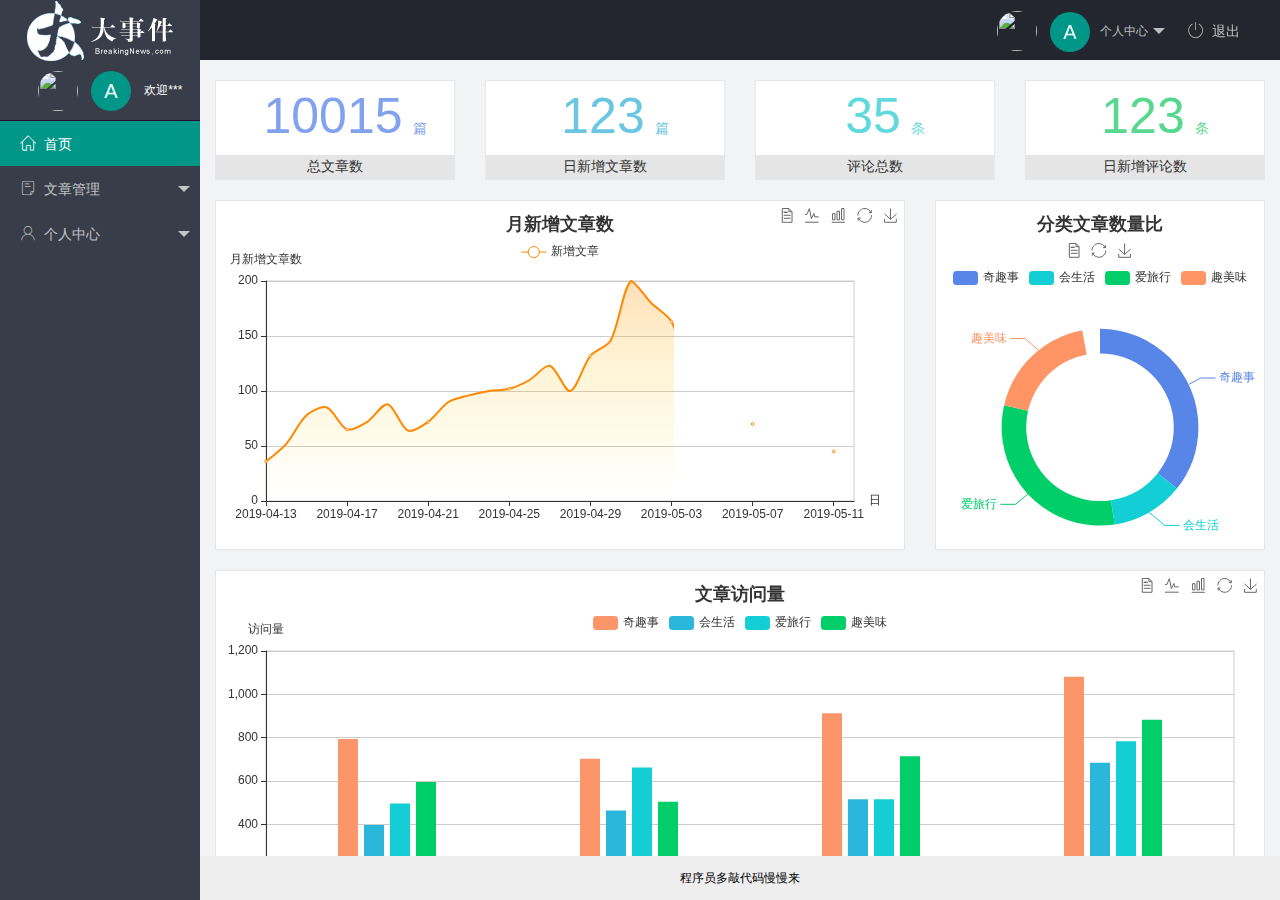
==== commit 061731d2: "完成个人中心功能的开发" ====
--- a/index.html
+++ b/index.html
@@ -34,9 +34,9 @@
                             </span>个人中心
                         </a>
                         <dl class="layui-nav-child">
-                            <dd><a href="">Your Profile</a></dd>
-                            <dd><a href="">Settings</a></dd>
-                            <dd><a href="">Sign out</a></dd>
+                            <dd><a href="/user/user_info.html" target="fm">基本资料</a></dd>
+                            <dd><a href="/user/user_avatar.html" target="fm">更换头像</a></dd>
+                            <dd><a href="/user/user_pwd.html" target="fm">重置密码</a></dd>
                         </dl>
                     </li>
                     <li class="layui-nav-item" lay-header-event="menuRight" lay-unselect>
@@ -74,9 +74,9 @@
                         <li class="layui-nav-item">
                             <a href="javascript:;"><span class="iconfont icon-user"></span>个人中心</a>
                             <dl class="layui-nav-child">
-                                <dd><a href="javascript:;"><i class="layui-icon layui-icon-app"></i>基本资料</a></dd>
-                                <dd><a href="javascript:;"><i class="  layui-icon-app"></i>更换头像</a></dd>
-                                <dd><a href="javascript:;"><i class="layui-icon layui-icon-app"></i>重置密码</a></dd>
+                                <dd><a href="/user/user_info.html" target="fm"><i class="layui-icon layui-icon-app"></i>基本资料</a></dd>
+                                <dd><a href="/user/user_avatar.html" target="fm"><i class="layui-icon layui-icon-app"></i>更换头像</a></dd>
+                                <dd><a href="/user/user_pwd.html" target="fm"><i class="layui-icon layui-icon-app"></i>重置密码</a></dd>
 
                             </dl>
                         </li>
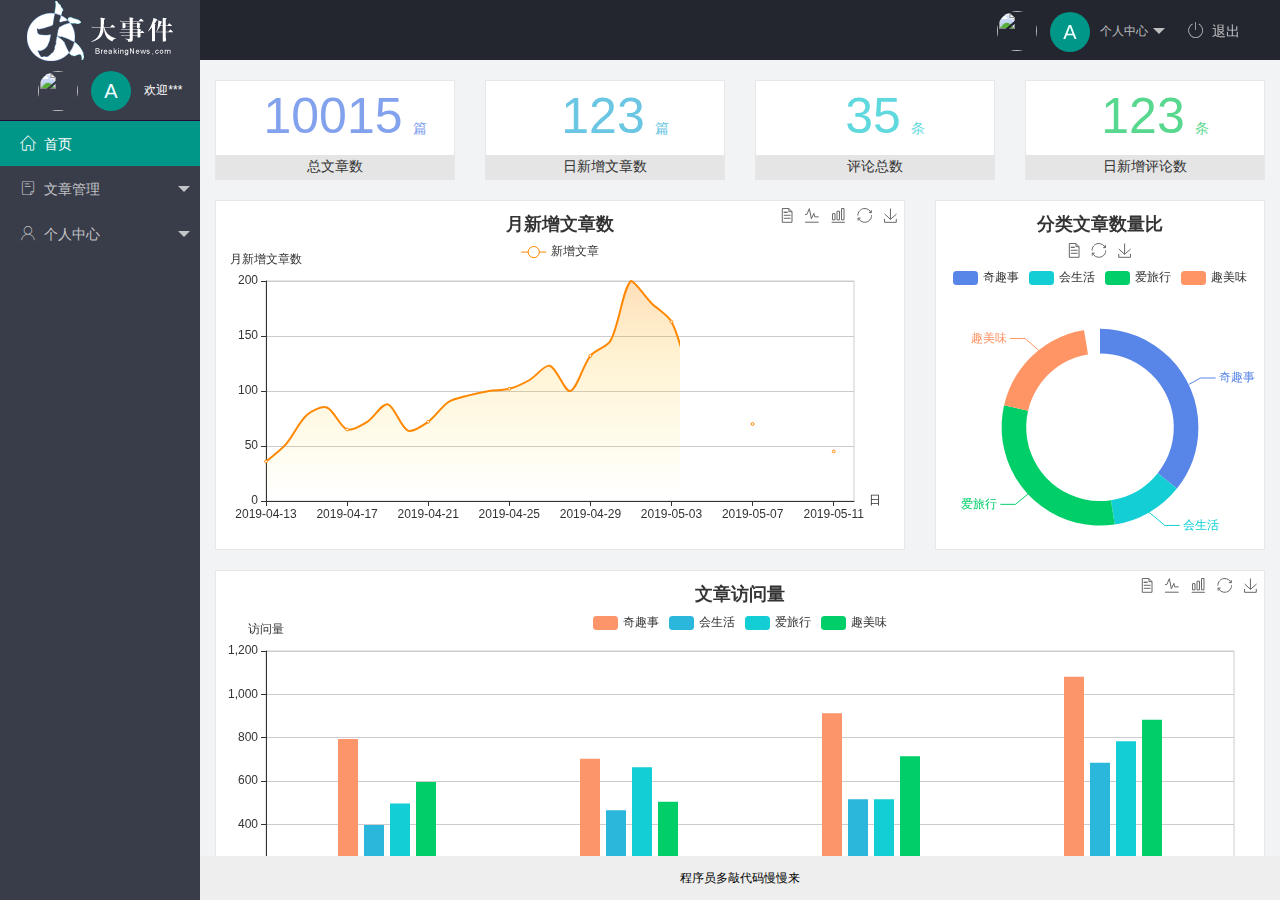
==== commit 3560d49c: "ok" ====
--- a/index.html
+++ b/index.html
@@ -63,11 +63,11 @@
                         <li class="layui-nav-item layui-this">
                             <a href="/home/dashboard.html" target="fm"><span class="iconfont icon-home"></span>首页</a></li>
                         <li class="layui-nav-item">
-                            <a class="" href="javascript:;" target=""><span class="iconfont icon-16"></span>文章管理</a>
+                            <a class="" href="/article/art_cate.html" target="fm"><span class="iconfont icon-16"></span>文章管理</a>
                             <dl class="layui-nav-child">
-                                <dd><a href="javascript:;"><i class="layui-icon layui-icon-app"></i>  文章类别</a></dd>
-                                <dd><a href="javascript:;"><i class="layui-icon layui-icon-app"></i>文章列表</a></dd>
-                                <dd><a href="javascript:;"><i class="layui-icon layui-icon-app"></i>发布文章</a></dd>
+                                <dd><a href="javascript:;"><i class="layui-icon layui-icon-app"></i>文章类别</a></dd>
+                                <dd><a href="/article/art_list.html" target="fm"><i class="layui-icon layui-icon-app"></i>文章列表</a></dd>
+                                <dd><a href="/article/art_pub.html" target="fm"><i class="layui-icon layui-icon-app"></i>发布文章</a></dd>
 
                             </dl>
                         </li>
